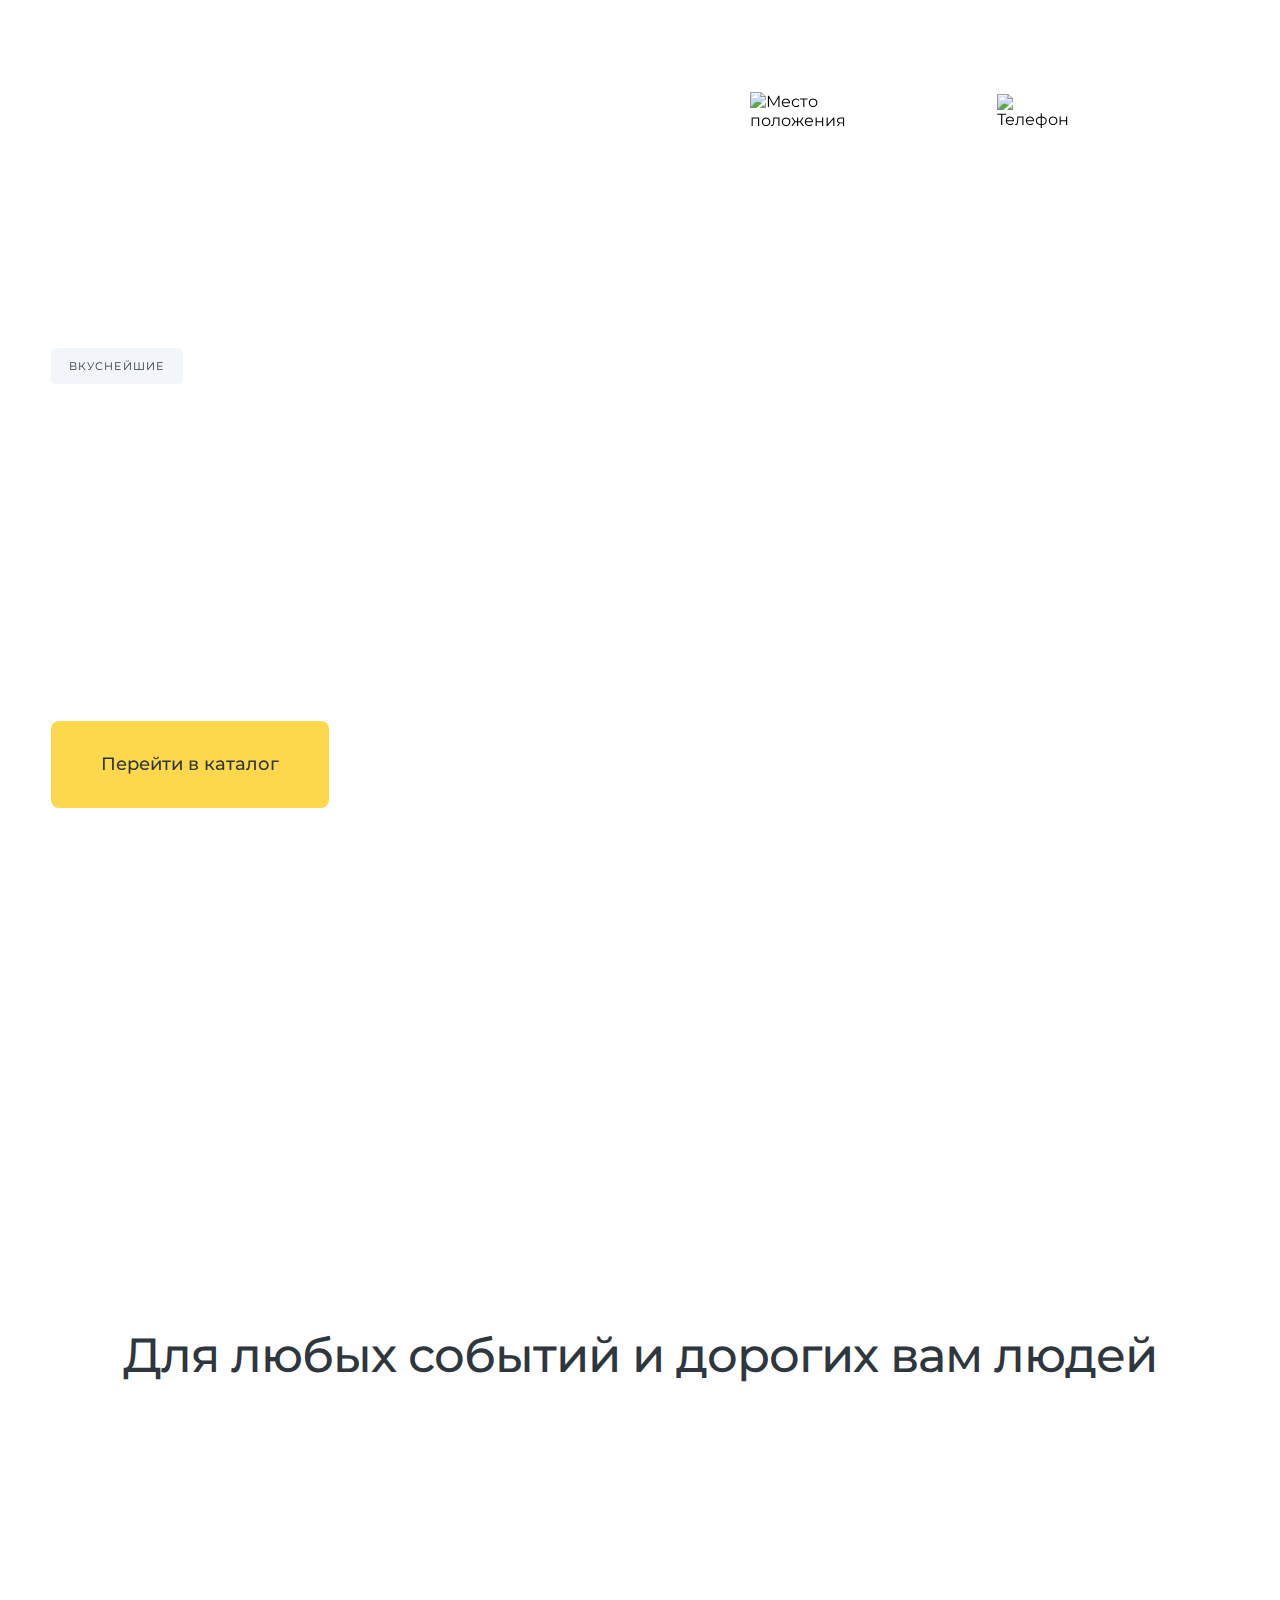
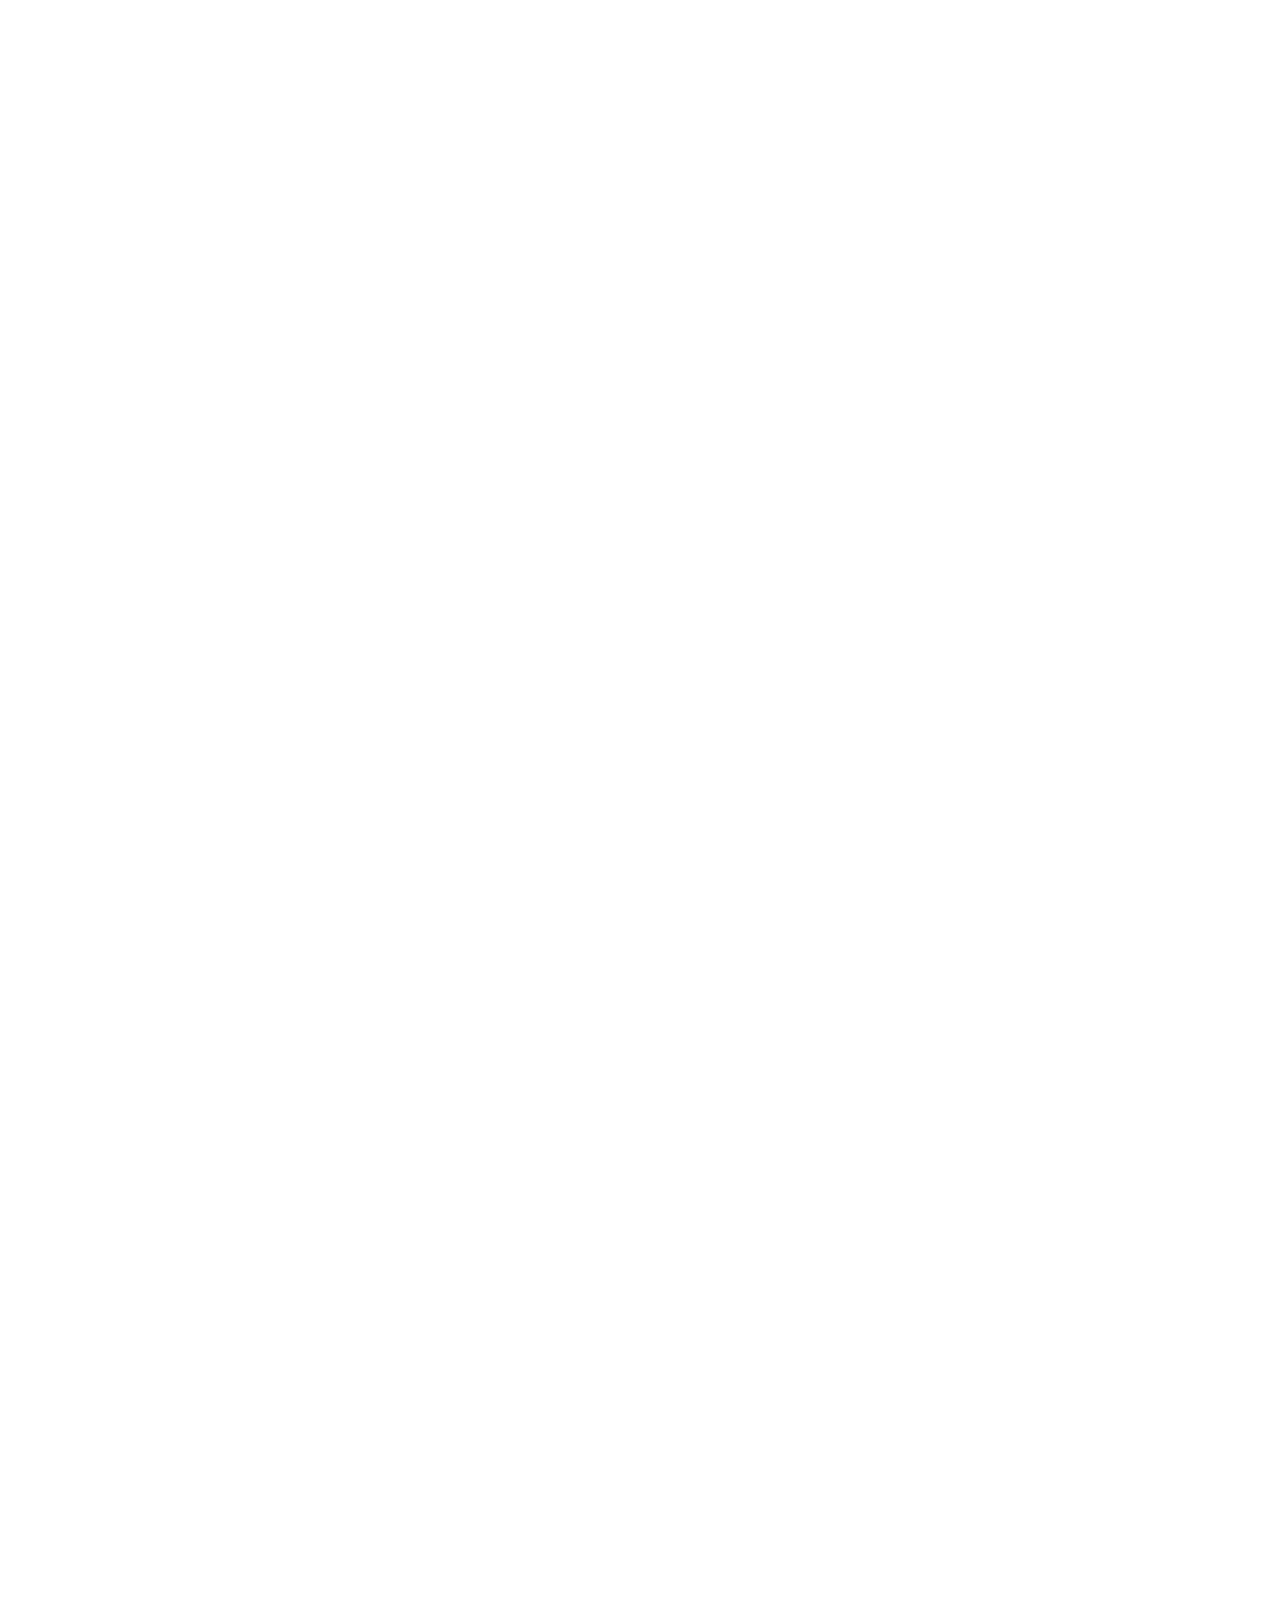
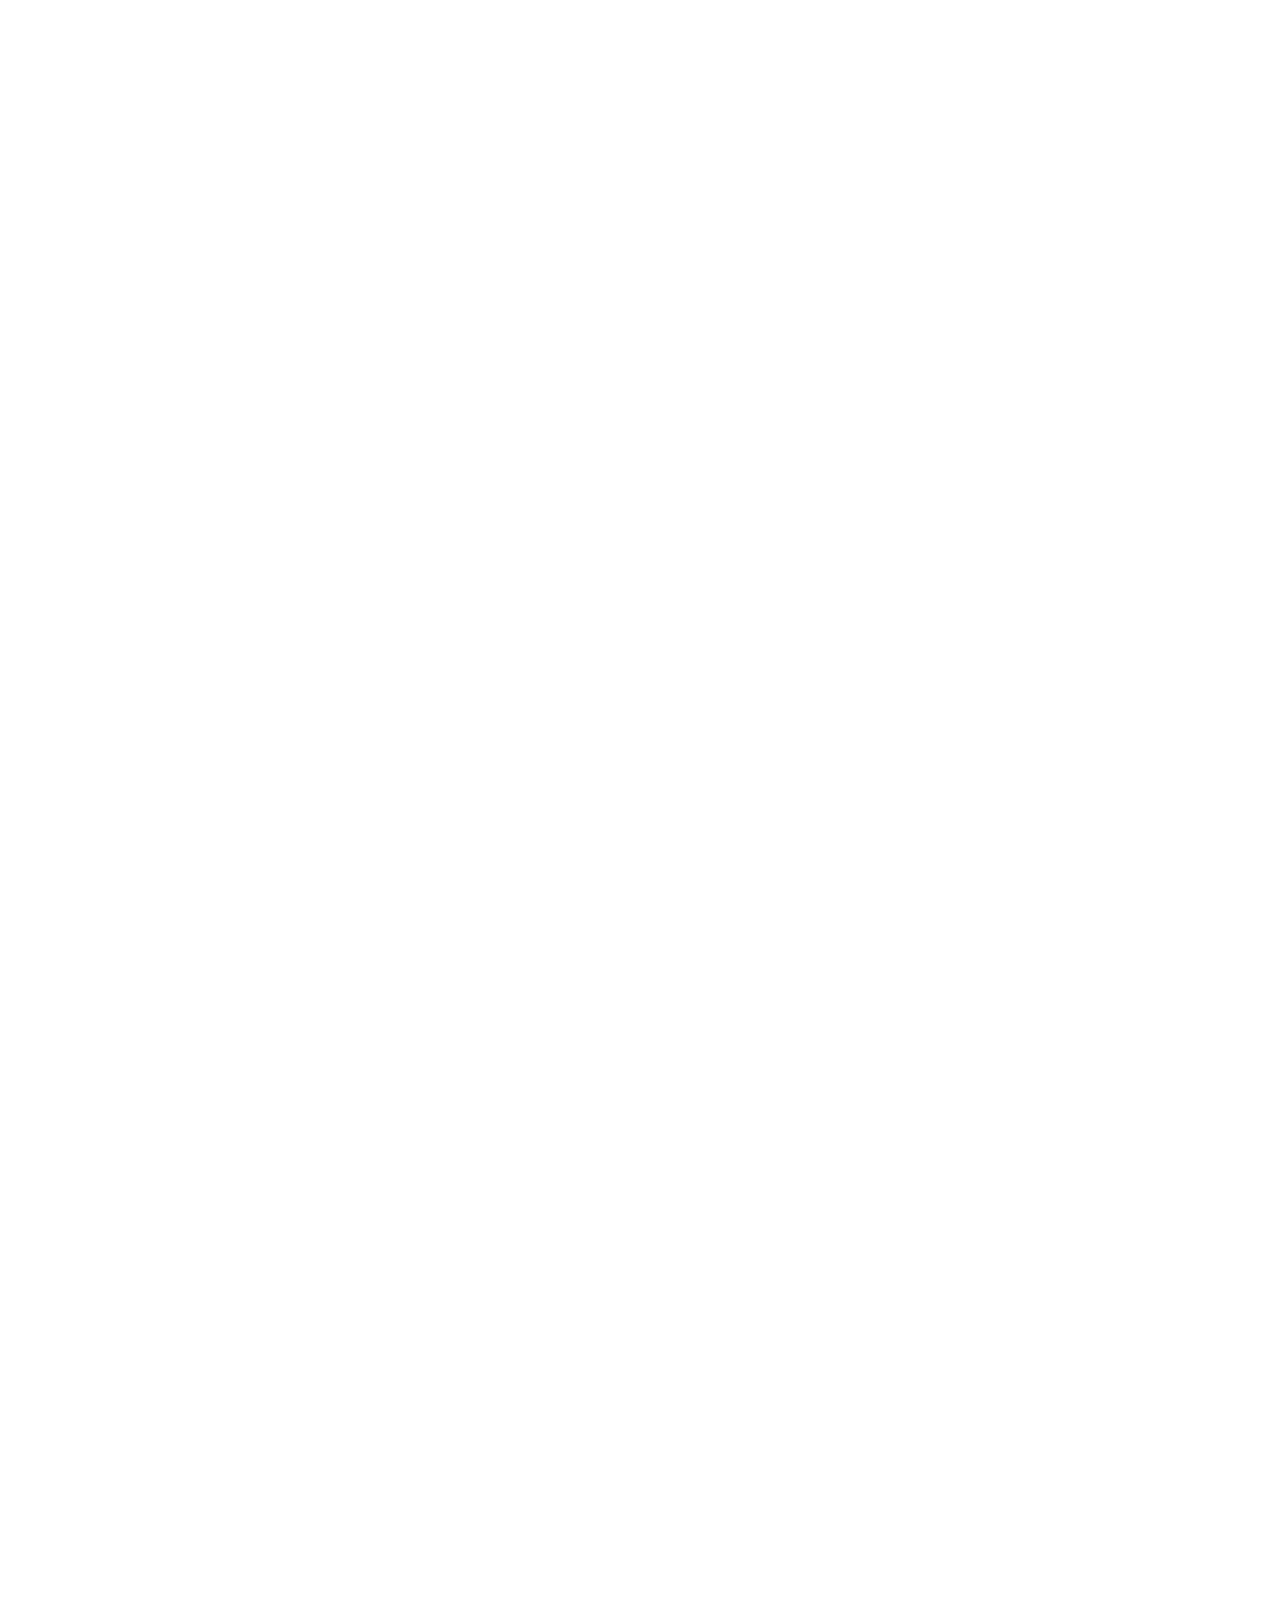
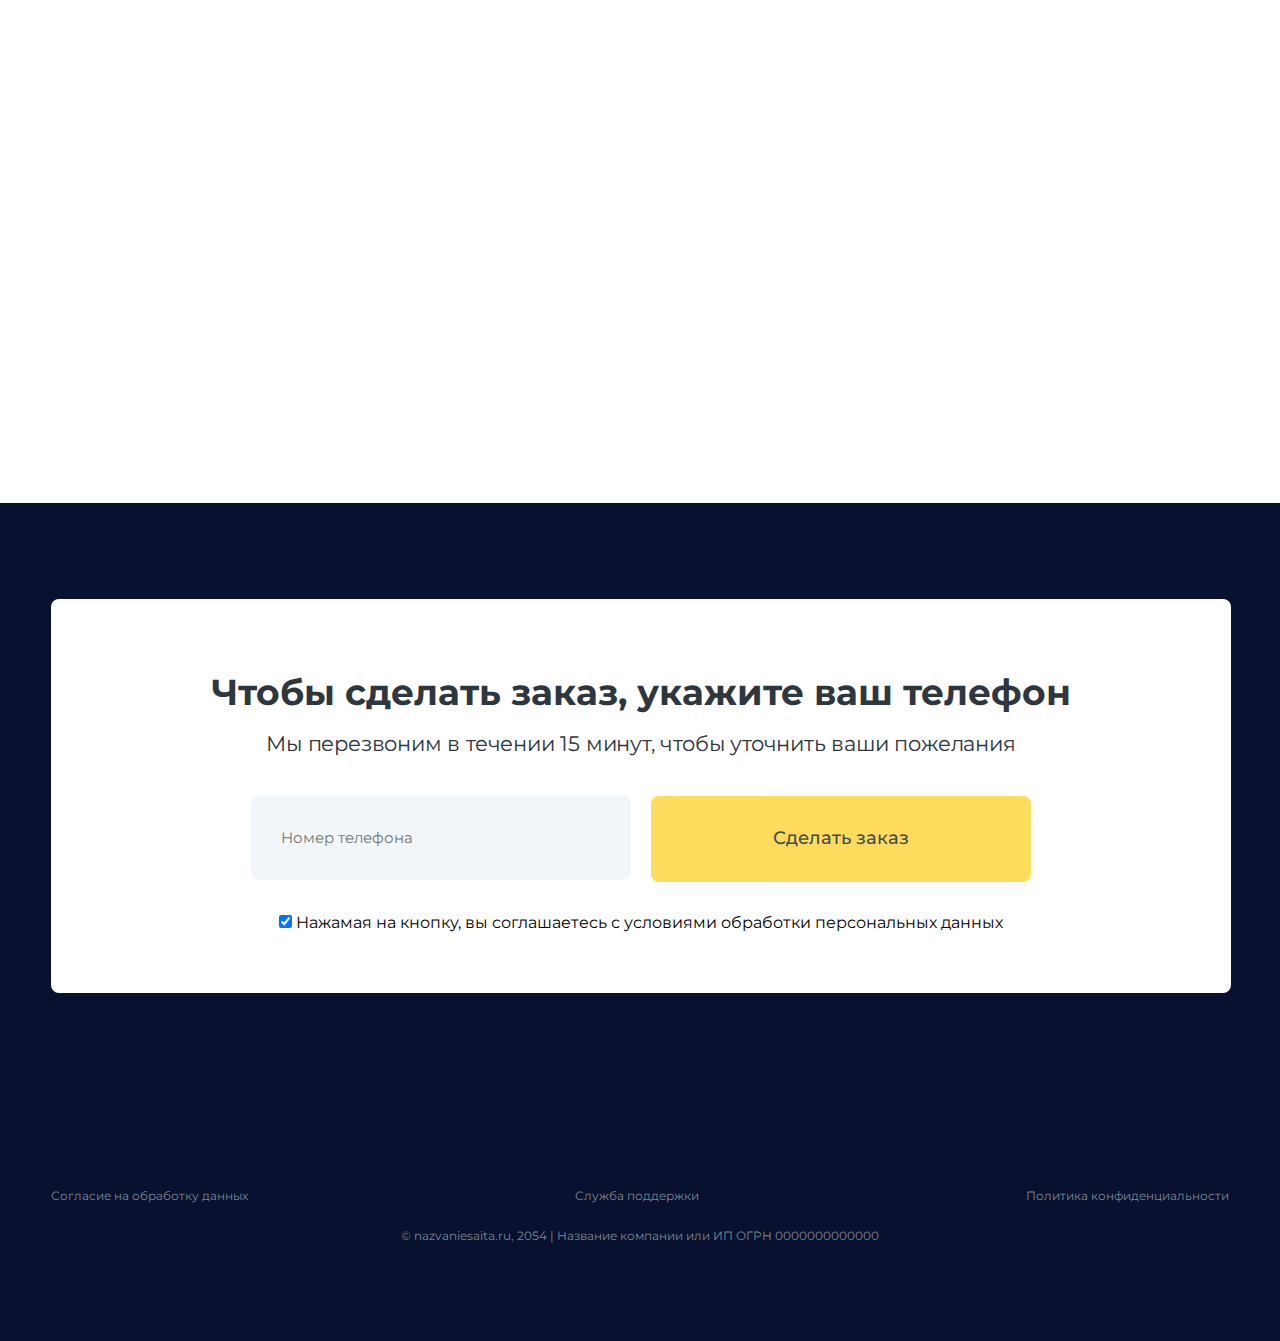
==== index.html @ bdddd2f7 "Add files via upload" ====
<!DOCTYPE html>
<html lang="en">
<head>
    <meta charset="UTF-8">
    <meta http-equiv="X-UA-Compatible" content="IE=edge">
    <meta name="viewport" content="width=device-width, initial-scale=1.0">
    <title>Сладкий сундук</title>
    <link rel="preconnect" href="https://fonts.googleapis.com">
    <link rel="preconnect" href="https://fonts.gstatic.com" crossorigin>
    <link href="https://fonts.googleapis.com/css2?family=Montserrat:wght@400;500;700&display=swap" rel="stylesheet">
    <!-- <link rel="stylesheet" href="/Sunduk/style.css"> -->
    <link href="https://unpkg.com/aos@2.3.1/dist/aos.css" rel="stylesheet">
    <script src="https://unpkg.com/aos@2.3.1/dist/aos.js"></script>
</head>
<body>
    <style>
        * {
    margin: 0;
    padding: 0;
    box-sizing: border-box;
    text-decoration: none;
    font-family: 'Montserrat', sans-serif;
    scroll-behavior: smooth;
}

.wrapper {
    overflow: hidden;
}

.container {
    width: 100%;
    max-width: 1210px;
    padding: 0 15px;
    margin: 0 auto;
}

.header {
    padding-top: 47px;
    padding-bottom: 465px;
    background-image: url(/Sunduk/img/bg.jpg);
    background-repeat: no-repeat;
    background-size: cover;
}

.header__row {
    display: flex;
    align-items: center;
    justify-content: space-between;
    /* border-bottom: 1px solid #7E868E; */
}

.header__logo {
    font-weight: 500;
    font-size: 21px;
    line-height: 143%;
    color: #FFFFFF;
    padding-right: 552px;
}

.header__address {
    display: flex;
    align-items: center;
}

.header__icon {
    padding-right: 14px;
}

.header__info p {
    font-weight: 400;
    font-size: 12px;
    line-height: 150%;
    color: #FFFFFF;
}

.header__phone {
    display: flex;
    align-items: center;
}

.header__namber p {
    font-weight: 700;
    font-size: 20px;
    line-height: 152%;
    color: #FFFFFF;
}

.header__info p {
    font-weight: 400;
    font-size: 12px;
    line-height: 150%;
    color: #FFFFFF;
}

.header__holder {
    padding-top: 188px;
}

.header__suptitle {
    padding-bottom: 24px;
}

.header__suptitle p {
    font-weight: 400;
    font-size: 11px;
    line-height: 150%;
    letter-spacing: 0.1em;
    text-transform: uppercase;
    color: #2E363E;
    padding: 10px 18px;
    background: #F2F6FA;
    border-radius: 5px;
    width: 132px;
}

.header__title {
    font-weight: 700;
    font-size: 48px;
    line-height: 60px;
    letter-spacing: -1px;
    color: #FFFFFF;
    margin-bottom: 24px;
}

.header__subtitle {
    font-weight: 400;
    font-size: 24px;
    line-height: 143%;
    color: #FFFFFF;
}

.header__button {
    display: flex;
    align-items: center;
    padding-top: 40px;
}

.header__btn {
    font-weight: 500;
    font-size: 18px;
    line-height: 152%;
    color: #2E363E;
    padding: 30px 50px;
    background: #FED84C;
    border-radius: 8px;
    transition: all .2s linear;
}

.header__btn:hover {
    background: #c9aa3c;
}

.header__text p {
    font-weight: 400;
    font-size: 15px;
    line-height: 160%;
    color: #FFFFFF;
    padding-left: 20px;
}

.catalog {
    padding-top: 20px;
    padding-bottom: 20px;
}

.catalog__holder {
    text-align: center;
}

.catalog__title {
    font-weight: 500;
    font-size: 48px;
    line-height: 60px;
    letter-spacing: -1px;
    color: #2E363E;
    padding-bottom: 80px;
}

.catalog__cards {
    display: flex;
    justify-content: space-between;
    padding-bottom: 20px;
}

.catalog__card {
    width: 380px;
    height: 582px;
    border: 1px solid #F2F6FA;
    border-radius: 0px 0px 10px 10px;
    transition: all .2s linear;
}

.catalog__card:hover {
    border: 1px solid #888888;
    border-radius: 0px 0px 10px 10px;
}

.catalog__img {
    padding-bottom: 50px;
    margin-left: -1px;
    margin-top: -8px;
}

.catalog__name {
    font-weight: 700;
    font-size: 24px;
    line-height: 143%;
    color: #2E363E;
    margin-bottom: 12px;
    padding-left: 44px;
}

.catalog__info {
    font-weight: 400;
    font-size: 16px;
    line-height: 150%;
    color: #2E363E;
    margin-bottom: 24px;
    width: 240px;
    padding-left: 44px;
}

.catalog__money {
    font-weight: 500;
    font-size: 24px;
    line-height: 150%;
    color: #434B53;
    padding-bottom: 14px;
    padding-left: 44px;
}


.catalog__button {
    text-align: center;
}

.catalog__button__padding {
    text-align: center;
    padding-top: 26px;
}

.catalog__btn {
    font-weight: 500;
    font-size: 18px;
    line-height: 152%;
    color: #2E363E;
    padding: 20px 40px;
    background: #FED84C;
    border-radius: 8px;
    cursor: pointer;
    border: none;
    transition: all .2s linear;
    width: 163px;
    height: 68px;
}

.catalog__btn:hover {
    background: #c9aa3c;
}



.myPhoto {
    background: #081130;
}

.myPhoto__row {
    display: flex;
    justify-content: space-between;
}

.myPhoto__left {
    padding-top: 30px;
}

.myPhoto__right {
    padding-top: 109px;
}

.myPhoto__suptitle {
    font-weight: 400;
    font-size: 11px;
    line-height: 150%;
    letter-spacing: 0.1em;
    text-transform: uppercase;
    color: #2E363E;
    padding: 10px 18px;
    background: #F2F6FA;
    border-radius: 5px;
    width: 227px;
}

.myPhoto__title {
    font-weight: 500;
    font-size: 48px;
    line-height: 60px;
    letter-spacing: -1px;
    color: #FFFFFF;
    padding-bottom: 24px;
    width: 481px;
    padding-top: 24px;
}

.myPhoto__subtitle {
    font-weight: 400;
    font-size: 21px;
    line-height: 143%;
    letter-spacing: -0.2px;
    color: #FFFFFF;
    width: 481px;
}

.myPhoto__button {
    padding:5px 10px;
    position:relative;
    color: #2E363E;
    background: #FED84C;
    border-radius: 8px;
    text-align:center;
    float:left;
    cursor:pointer;
    padding: 30px 50px;
    margin-top: 40px;
    font-weight: 500;
    transition: all .2s linear;
}

.myPhoto__button:hover {
    background: #c9aa3c;
}

.myPhoto__btn {
    position: absolute;
    z-index: 1000;
    opacity: 0;
    cursor: pointer;
    right: 0;
    top: 0;
    height: 100%;
    font-size: 24px;
    width: 100%;
}

.cook {
   padding-top: 96px;
   padding-bottom: 96px;
}

.cook__row {
    display: flex;
    justify-content: space-between;
}

.cook__suptitle {
    font-weight: 400;
    font-size: 11px;
    line-height: 150%;
    letter-spacing: 0.1em;
    text-transform: uppercase;
    color: #2E363E;
    padding: 10px 18px;
    width: 195px;
    height: 37px;
    background: #F2F6FA;
    border-radius: 5px;
}

.cook__title {
    font-weight: 500;
    font-size: 48px;
    line-height: 60px;
    letter-spacing: -1px;
    color: #2E363E;
    width: 580px;
    padding-top: 24px;
}

.cook__list {
    padding-top: 36px;
}

.cook__list li {
   color: #5D6AFB;
   margin-bottom: 30px;
}

.cook__list span {
    font-weight: 400;
    font-size: 18px;
    line-height: 150%;
    color: #2E363E;
}

.cook__button {
    padding-top: 50px;
}

.cook__btn {
    font-weight: 500;
    font-size: 18px;
    line-height: 152%;
    color: #2E363E;
    padding: 30px 50px;
    background: #FED84C;
    border-radius: 8px;
    cursor: pointer;
    border: none;
    transition: all .2s linear;
    width: 299px;
    height: 88px;
}

.cook__btn:hover {
    background: #c9aa3c;
}


.cook__text {
    position: relative;
    top: -281px;
    left: -67px;
}

.cook__name {
    font-weight: 500;
    font-size: 24px;
    line-height: 29px;
    letter-spacing: -0.3px;
    color: #FFFFFF;
    width: 260px;
    height: 60px;
    background: #2E363E;
    padding-top: 15px;
    padding-left: 10px;
    padding-right: 10px;
    border-radius: 50px;
    text-align: center;
}

.cook__chef {
    font-weight: 400;
    font-size: 18px;
    line-height: 22px;
    letter-spacing: 1px;
    text-transform: uppercase;
    color: #2E363E;
    width: 200px;
    height: 60px;
    background: #F2F6FA;
    padding-top: 15px;
    padding-left: 10px;
    padding-right: 10px;
    border-radius: 50px;
    text-align: center;
    margin-left: 30px;
}


.portfolio {
    padding: 100px 0;
}

.portfolio__holder {
    text-align: center;
}

.portfolio__title {
    font-weight: 500;
    font-size: 48px;
    line-height: 60px;
    letter-spacing: -1px;
    color: #2E363E;
    margin-bottom: 14px;
}

.portfolio__subtitle {
    font-weight: 400;
    font-size: 24px;
    line-height: 143%;
    color: #2E363E;
    padding-bottom: 80px;
}   

.portfolio__row {
    display: flex;
    justify-content: space-between;
}

.portfolio__images {
    margin-right: 9px;
}

.portfolio__img {
    margin-bottom: 9px;
}

.feedback {
   padding: 80px 0;
   background: #081130;
}

.feedback__holder {
    text-align: center;
    width: 1180px;
    height: 394px;
    background: #FFFFFF;
    border-radius: 8px;
    padding: 70px 0;
}

.feedback__title {
    font-weight: 700;
    font-size: 36px;
    line-height: 133%;
    color: #2E363E;
    margin-bottom: 12px;
}

.feedback__subtitle {
    font-weight: 400;
    font-size: 21px;
    line-height: 143%;
    text-align: center;
    letter-spacing: -0.2px;
    color: #2E363E;
    padding-bottom: 36px;
}

.feedback__input {
    display: flex;
    padding-left: 200px;
}

.feedback__input__tel {
    width: 380px;
    height: 85px;
    background: #F2F6FA;
    border-radius: 8px;
    font-family: 'Montserrat';
    font-weight: 400;
    font-size: 15px;
    line-height: 160%;
    color: #7E868E;
    padding-left: 30px;
    border: none;
    transition: all .3s linear;
}

.feedback__input__tel:focus {
    box-shadow: 0px 0px 10px 10px #cacaca;
}

input {
    outline: none;
}

.feedback__btn {
    width: 380px;
    height: 86px;
    background: #FED84C;
    border-radius: 8px;
    border: none;
    font-weight: 500;
    font-size: 18px;
    line-height: 152%;
    color: #2E363E;
    transition: all .2s linear;
    cursor: pointer;
}

.feedback__button {
    padding-left: 20px;
    margin-top: -7px;
}

.feedback__btn:hover {
    background: #c9aa3c;
}

.feedback__checkbox input {
    margin-top: 25px;
}

.footer {
    background: #081130;
    padding: 80px 0;
}

.footer__row {
    display: flex;
    justify-content: space-between;
}

.footer__text {
    padding-bottom: 22px;
}

.footer__text a {
    font-weight: 400;
    font-size: 12px;
    line-height: 150%;
    color: #7E868E;
}

.footer__copy {
    text-align: center;
    font-weight: 400;
    font-size: 12px;
    line-height: 150%;
    color: #7E868E;
}



input[type=text], input[type=password] {
    width: 100%;
    padding: 15px;
    margin: 5px 0 22px 0;
    display: inline-block;
    border: none;
    background: #f1f1f1;
}

/* Add a background color when the inputs get focus */
input[type=text]:focus, input[type=password]:focus {
    background-color: #ddd;
    outline: none;
}

/* Set a style for all buttons */
button {
    background-color: #4CAF50;
    color: white;
    padding: 14px 20px;
    margin: 8px 0;
    border: none;
    cursor: pointer;
    width: 100%;
    opacity: 0.9;
}

button:hover {
    opacity:1;
}

/* Extra styles for the cancel button */
.cancelbtn {
    padding: 14px 20px;
    background-color: #f44336;
}

/* Float cancel and signup buttons and add an equal width */
.cancelbtn, .signupbtn {
  float: left;
  width: 50%;
}

/* Add padding to container elements */
.container {
    padding: 16px;
}

/* The Modal (background) */
.modal {
    display: none; /* Hidden by default */
    position: fixed; /* Stay in place */
    z-index: 1; /* Sit on top */
    left: 0;
    top: 0;
    width: 100%; /* Full width */
    height: 100%; /* Full height */
    overflow: auto; /* Enable scroll if needed */
    background-color: #474e5d;
    padding-top: 50px;
}

/* Modal Content/Box */
.modal-content {
    background-color: #fefefe;
    margin: 5% auto 15% auto; /* 5% from the top, 15% from the bottom and centered */
    border: 1px solid #888;
    width: 80%; /* Could be more or less, depending on screen size */
}

/* Style the horizontal ruler */
hr {
    border: 1px solid #f1f1f1;
    margin-bottom: 25px;
}
 
/* The Close Button (x) */
.close {
    position: absolute;
    right: 35px;
    top: 15px;
    font-size: 40px;
    font-weight: bold;
    color: #f1f1f1;
}

.close:hover,
.close:focus {
    color: #f44336;
    cursor: pointer;
}

/* Clear floats */
.clearfix::after {
    content: "";
    clear: both;
    display: table;
}

/* Change styles for cancel button and signup button on extra small screens */
@media screen and (max-width: 300px) {
    .cancelbtn, .signupbtn {
       width: 100%;
    }
}

textarea {
    resize: none;
    background: #f1f1f1;
    padding-top: 15px;
    padding-left: 15px;
    padding-right: 15px;
    font-size: 15px;
    border: none;
    outline: none;
}

textarea:hover {
    background: #d6d6d6;
}
    </style>
    <div class="wrapper">
        <header class="header" data-aos="fade-left">
            <div class="container">
                <div class="header__row">
                    <div class="header__logo">
                        Сладкий сундук
                    </div>
                    <div class="header__address">
                        <div class="header__icon">
                            <img src="/Sunduk/icon/location.svg" alt="Место положения">
                        </div>
                        <div class="header__info">
                            <p>г. Санкт Петербург, <br>
                                ул. Куйбышева 31</p>
                        </div>
                    </div>
                    <div class="header__phone">
                        <div class="header__icon">
                            <img src="/Sunduk/icon/phone.svg" alt="Телефон">
                        </div>
                        <div class="header__namber">
                           <a href="tel:8 (812) 844-95-49"><p>8 (812) 844-95-49</p></a>
                            <div class="header__info">
                                <p>Ежедневно с 9:00 до 20:00</p>
                            </div>
                        </div>
                    </div>
                </div>
                <div class="header__holder">
                    <div class="header__suptitle">
                        <p>вкуснейшие</p>
                    </div>
                    <div class="header__title">
                        Пирожные и капкейки <br>
                        от 150 ₽/шт. с доставкой <br>
                        по Санкт Петербургу
                    </div>
                    <div class="header__subtitle">
                        <p>Приготовим за 3 часа в день заказа. <br>
                            Доставка на авто в холодильнике.</p>
                    </div>
                    <div class="header__button">
                        <a href="#id02" class="header__btn">Перейти в каталог</a>
                        <div class="header__text">
                            <p>9 различных <br>
                                видов на выбор</p>
                        </div>
                    </div>
                </div>
            </div>
        </header>

        <main>
            <section id="id02" class="catalog">
                <div class="container">
                    <div class="catalog__holder">
                        <div class="catalog__title">
                            Для любых событий и дорогих вам людей 
                        </div>
                    </div>
                    <div class="catalog__cards" data-aos="fade-down">
                        <div class="catalog__card">
                            <div class="catalog__img">
                                <img src="/Sunduk/img/catalog1.png" alt="Кремовый замок">
                            </div>
                            <div class="catalog__name">
                                <p>Кремовый замок</p>
                            </div>
                            <div class="catalog__info">
                                <p>Нежный крем любого цвета на выбор, вафельная основа</p>
                            </div>
                            <div class="catalog__money">
                                150 ₽/шт. 
                            </div>
                            <div class="catalog__button">
                                <button class="catalog__btn">Заказать</button>
                            </div>
                        </div>
                        <div class="catalog__card">
                            <div class="catalog__img">
                                <img src="/Sunduk/img/catalog2.png" alt="Малиновый рай">
                            </div>
                            <div class="catalog__name">
                                <p>Малиновый рай</p>
                            </div>
                            <div class="catalog__info">
                                <p>Воздушный крем, темная основа и ягода малины</p>
                            </div>
                            <div class="catalog__money">
                                150 ₽/шт. 
                            </div>
                            <div class="catalog__button">
                                <button class="catalog__btn">Заказать</button>
                            </div>
                        </div>
                        <div class="catalog__card">
                            <div class="catalog__img">
                                <img src="/Sunduk/img/catalog3.png" alt="Малиновый рай">
                            </div>
                            <div class="catalog__name">
                                <p>Фейерверк</p>
                            </div>
                            <div class="catalog__info">
                                <p>Разноцветные крем, с бисквитной основой</p>
                            </div>
                            <div class="catalog__money">
                                  150 ₽/шт.
                            </div>
                            <div class="catalog__button__padding">
                                <button class="catalog__btn">Заказать</button>
                            </div>
                        </div>
                    </div>
                    <div class="catalog__cards" data-aos="fade-up">
                        <div class="catalog__card">
                            <div class="catalog__img">
                                <img src="/Sunduk/img/catalog4.png" alt="Кремовый замок">
                            </div>
                            <div class="catalog__name">
                                <p>Шоколадный мир</p>
                            </div>
                            <div class="catalog__info">
                                <p>Ореховая стружка, нежный крем и шоколадная основа</p>
                            </div>
                            <div class="catalog__money">
                                150 ₽/шт. 
                            </div>
                            <div class="catalog__button">
                                <button class="catalog__btn">Заказать</button>
                            </div>
                        </div>
                        <div class="catalog__card">
                            <div class="catalog__img">
                                <img src="/Sunduk/img/catalog5.png" alt="Малиновый рай">
                            </div>
                            <div class="catalog__name">
                                <p>Слезы дракона</p>
                            </div>
                            <div class="catalog__info">
                                <p>Нежный крем любого цвета на выбор, вафельная основа</p>
                            </div>
                            <div class="catalog__money">
                                150 ₽/шт. 
                            </div>
                            <div class="catalog__button">
                                <button class="catalog__btn">Заказать</button>
                            </div>
                        </div>
                        <div class="catalog__card">
                            <div class="catalog__img">
                                <img src="/Sunduk/img/catalog6.png" alt="Малиновый рай">
                            </div>
                            <div class="catalog__name">
                                <p>Летняя фантазия</p>
                            </div>
                            <div class="catalog__info">
                                <p>Украшения в форме сердец, для любимого человека</p>
                            </div>
                            <div class="catalog__money">
                                150 ₽/шт. 
                            </div>
                            <div class="catalog__button">
                                <button class="catalog__btn">Заказать</button>
                            </div>
                        </div>
                    </div>
                    <div class="catalog__cards" data-aos="fade-right">
                        <div class="catalog__card">
                            <div class="catalog__img">
                                <img src="/Sunduk/img/catalog7.png" alt="Кремовый замок">
                            </div>
                            <div class="catalog__name">
                                <p>Мыс безумия</p>
                            </div>
                            <div class="catalog__info">
                                <p>Разноцветная основа, стружка и нежный крем</p>
                            </div>
                            <div class="catalog__money">
                                150 ₽/шт. 
                            </div>
                            <div class="catalog__button">
                                <button class="catalog__btn">Заказать</button>
                            </div>
                        </div>
                        <div class="catalog__card">
                            <div class="catalog__img">
                                <img src="/Sunduk/img/catalog8.png" alt="Малиновый рай">
                            </div>
                            <div class="catalog__name">
                                <p>Облачная сказка</p>
                            </div>
                            <div class="catalog__info">
                                <p>Светлая основа, нежный крем со стружкой сверху</p>
                            </div>
                            <div class="catalog__money">
                                150 ₽/шт. 
                            </div>
                            <div class="catalog__button">
                                <button class="catalog__btn">Заказать</button>
                            </div>
                        </div>
                        <div class="catalog__card">
                            <div class="catalog__img">
                                <img src="/Sunduk/img/catalog9.png" alt="Малиновый рай">
                            </div>
                            <div class="catalog__name">
                                <p>Темный рыцарь</p>
                            </div>
                            <div class="catalog__info">
                                <p>Тёмная основа, нежный крем и вкусные шарики</p>
                            </div>
                            <div class="catalog__money">
                                150 ₽/шт. 
                            </div>
                            <div class="catalog__button">
                                <button class="catalog__btn">Заказать</button>
                            </div>
                        </div>
                    </div>
                </div>
            </section>

            <section class="myPhoto" data-aos="flip-left">
                <div class="myPhoto__row">
                        <div class="myPhoto__left">
                            <img src="/Sunduk/img/phone1.png" alt="Загрузить свою фотографию">
                        </div>
                    <div class="container">
                        <div class="myPhoto__right">
                            <div class="myPhoto__suptitle">
                                Не нашли то что нужно?
                            </div>
                            <div class="myPhoto__title">
                                Приготовим заказ любой сложности по фото или эскизу
                            </div>
                            <div class="myPhoto__subtitle">
                                Загрузите фотографию или эскиз капкейков и мы рассчитаем стоимость за 30 минут
                            </div>
                            <div class="myPhoto__button">
                                <form enctype="multipart/form-data" method="post">
                                    Загрузить фотографию
                                    <p><input class="myPhoto__btn" type="file" name="photo" multiple accept="image/*,image/jpeg">
                                </form>
                            </div>
                        </div>
                    </div>
                </div>
            </section>

            <section class="cook" data-aos="flip-right">
                <div class="container">
                    <div class="cook__row">
                        <div class="cook__left">
                            <div class="cook__suptitle">
                                Кто будет готовить?
                            </div>
                            <div class="cook__title">
                                Лично приготовлю и всё красиво упакую для вашего события
                            </div>
                            <ul class="cook__list">
                                <li><span>Проконсультирую по выбору капкейков <br>
                                    и придумаю нестандартную идею</span></li>
                                <li><span>Приготовлю капкейки для вашего события, <br>
                                    которые обязательно всем понравятся</span></li>
                                <li><span>Аккуратно и красиво всё упакую, если <br>
                                    вы хотите сделать приятный подарок</span></li>
                            </ul>
                            <div class="cook__button">
                                <!-- <button class="cook__btn">Задать вопрос Юлии</button> -->
                            </div>
                            <button class="cook__btn" onclick="document.getElementById('id01').style.display='block'" style="width:auto;">Задать вопрос Юлии</button>

                            <div id="id01" class="modal">
                            <span onclick="document.getElementById('id01').style.display='none'" class="close" title="Close Modal">×</span>
                            <form class="modal-content" action="#">
                                <div class="container">
                                <h1>Задать вопрос</h1>
                                <br>
                                <hr>
                                <label for="email"><b>Введите свой Email</b></label>
                                <input type="text" placeholder="Email" name="email" required>


                                <textarea name="text" id="text" cols="30" rows="10" placeholder="Введите свое сообщение"></textarea>
                                
                                <label>
                                    <input type="checkbox" checked="checked" name="remember" style="margin-bottom:15px"> Я согласен на обработку данных
                                </label>


                                <div class="clearfix">
                                    <button type="button" onclick="document.getElementById('id01').style.display='none'" class="cancelbtn">Отмена</button>
                                    <button type="submit" class="signupbtn">Отправить</button>
                                </div>
                                </div>
                            </form>
                            </div>

                            <script>
                            // Get the modal
                            var modal = document.getElementById('id01');

                            // When the user clicks anywhere outside of the modal, close it
                            window.onclick = function(event) {
                                if (event.target == modal) {
                                    modal.style.display = "none";
                                }
                            }
                            </script>
                        </div>
                        <div class="cook__right">
                            <div class="cook__img">
                                <img src="/Sunduk/img/woman.png" alt="Ваш повар кондитер">
                            </div>
                            <div class="cook__text">
                                <div class="cook__name">
                                    Юлия Кондратьева
                                </div>
                                <div class="cook__chef">
                                    ваш кондитер
                                </div>
                            </div>
                        </div>
                    </div>
                </div>
            </section>

            <section class="portfolio" data-aos="flip-left"
            data-aos-easing="ease-out-cubic"
            data-aos-duration="2000">
                <div class="container">
                    <div class="portfolio__holder">
                        <div class="portfolio__title">
                            Сделали более 3.000 заказов за 2 года
                        </div>
                        <div class="portfolio__subtitle">
                            Посмотрите фото реальных заказов из нашего instagram
                        </div>
                    </div>
                </div>
                <div class="portfolio__row">
                    <div class="portfolio__images">
                        <div class="portfolio__img"><img src="/Sunduk/img/portfolio1.png" alt="Наши работы"></div>
                        <div class="portfolio__img"><img src="/Sunduk/img/portfolio2.png" alt="Наши работы"></div>
                        <div class="portfolio__img"><img src="/Sunduk/img/portfolio3.png" alt="Наши работы"></div>
                    </div>
                    <div class="portfolio__images">
                        <div class="portfolio__img"><img src="/Sunduk/img/portfolio4.png" alt="Наши работы"></div>
                        <div class="portfolio__img"><img src="/Sunduk/img/portfolio5.png" alt="Наши работы"></div>
                        <div class="portfolio__img"><img src="/Sunduk/img/portfolio6.png" alt="Наши работы"></div>
                    </div>
                    <div class="portfolio__images">
                        <div class="portfolio__img"><img src="/Sunduk/img/portfolio7.png" alt="Наши работы"></div>
                        <div class="portfolio__img"><img src="/Sunduk/img/portfolio8.png" alt="Наши работы"></div>
                        <div class="portfolio__img"><img src="/Sunduk/img/portfolio9.png" alt="Наши работы"></div>
                    </div>
                </div>
            </section>

            <section class="feedback">
                <div class="container">
                    <div class="feedback__holder">
                        <div class="feedback__title">
                            Чтобы сделать заказ, укажите ваш телефон
                        </div>
                        <div class="feedback__subtitle">
                            Мы перезвоним в течении 15 минут, чтобы уточнить ваши пожелания
                        </div>
                        <div class="feedback__input">
                            <form action="#">
                                <input class="feedback__input__tel" type="tel" id="phone" name="phone" pattern="[0-9]{3}-[0-9]{3}-[0-9]{4}" required placeholder="Номер телефона">
                            </form>
                            <div class="feedback__button">
                                <button class="feedback__btn">Сделать заказ</button>
                            </div>
                        </div>
                        <label class="feedback__checkbox">
                            <input type="checkbox" checked="checked" name="remember" style="margin-bottom:15px"> Нажамая на кнопку, вы соглашаетесь с условиями обработки персональных данных
                          </label>
                    </div>
                </div>
            </section>
        </main>

        <footer class="footer">
            <div class="container">
                <div class="footer__row">
                    <div class="footer__text">
                       <a href="#">Согласие на обработку данных</a>
                    </div>
                    <div class="footer__text">
                        <a href="#">Служба поддержки</a>
                    </div>
                    <div class="footer__text">
                        <a href="#">Политика конфиденциальности</a>
                    </div>
                </div>
                <div class="footer__copy">
                    © nazvaniesaita.ru, 2054 | Название компании или ИП ОГРН 0000000000000
                </div>
            </div>
        </footer>
    </div>

    <script>
        AOS.init();
      </script>
</body>
</html>
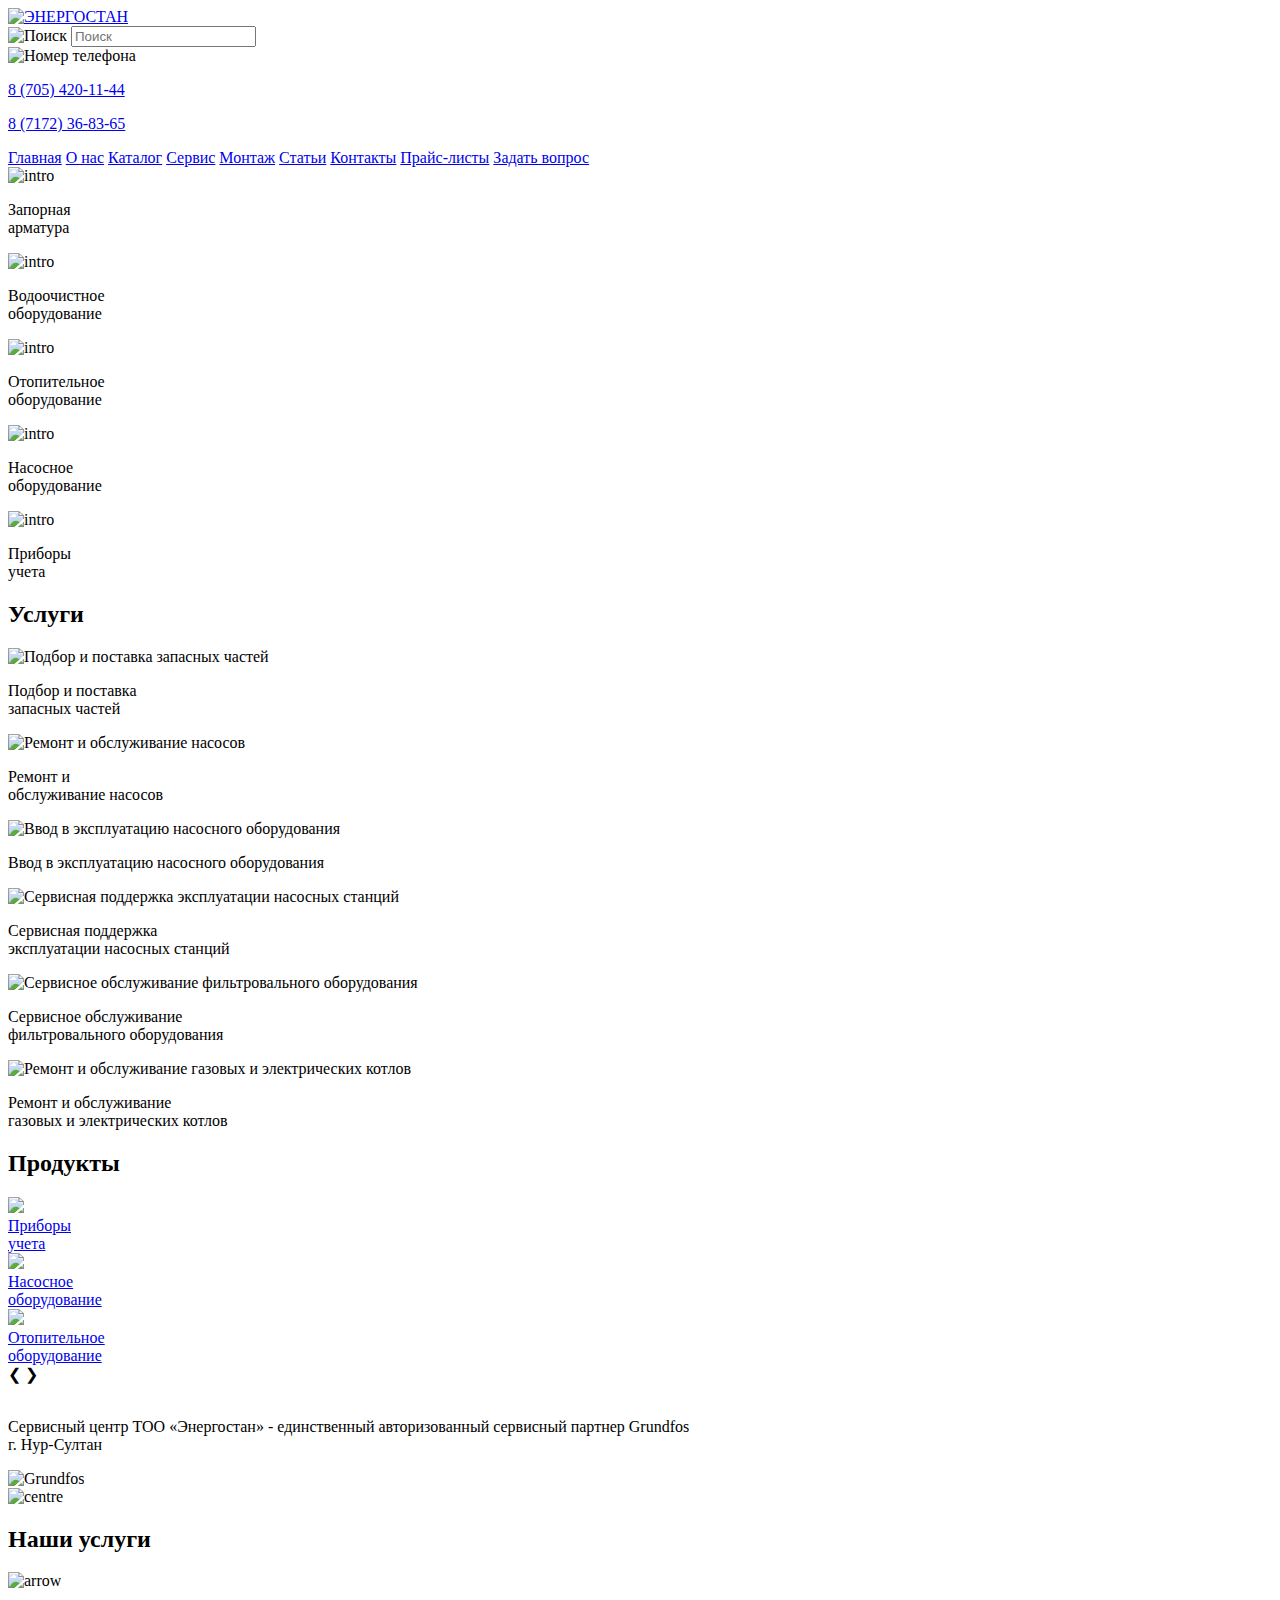
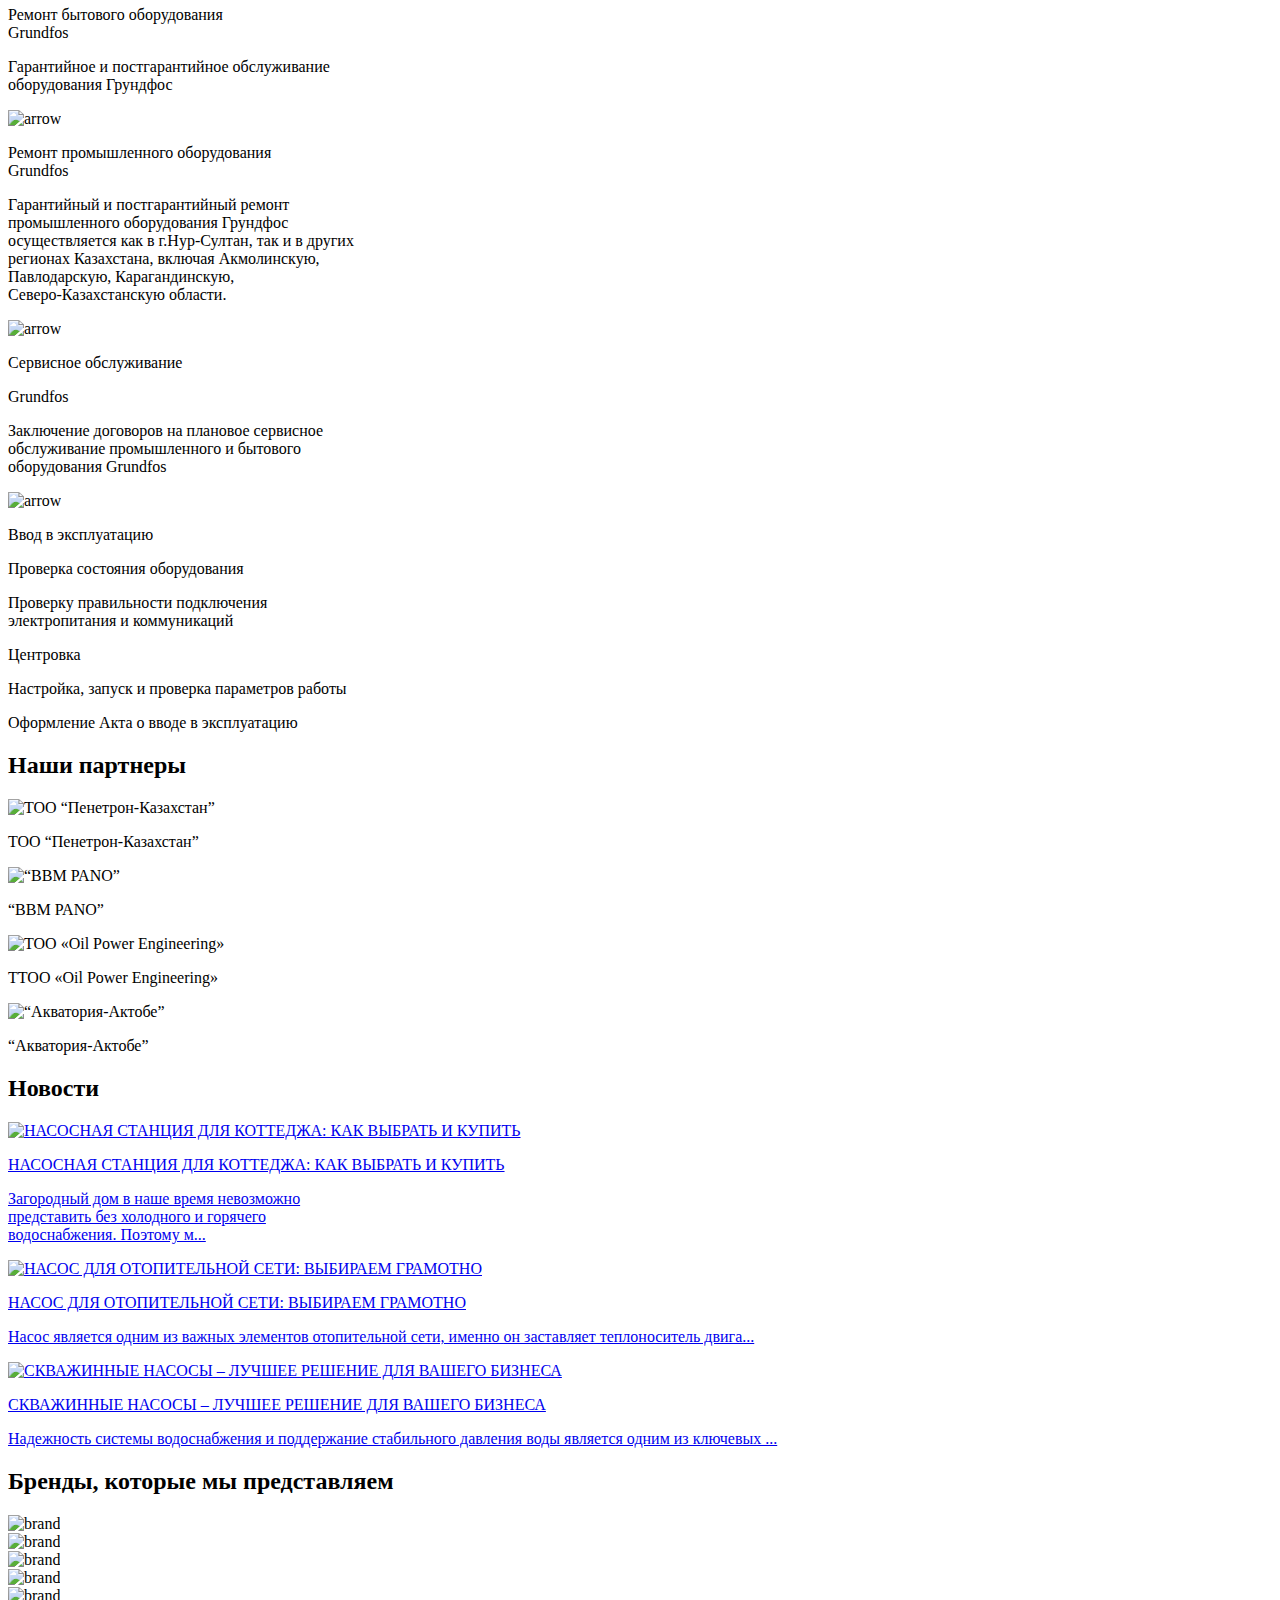
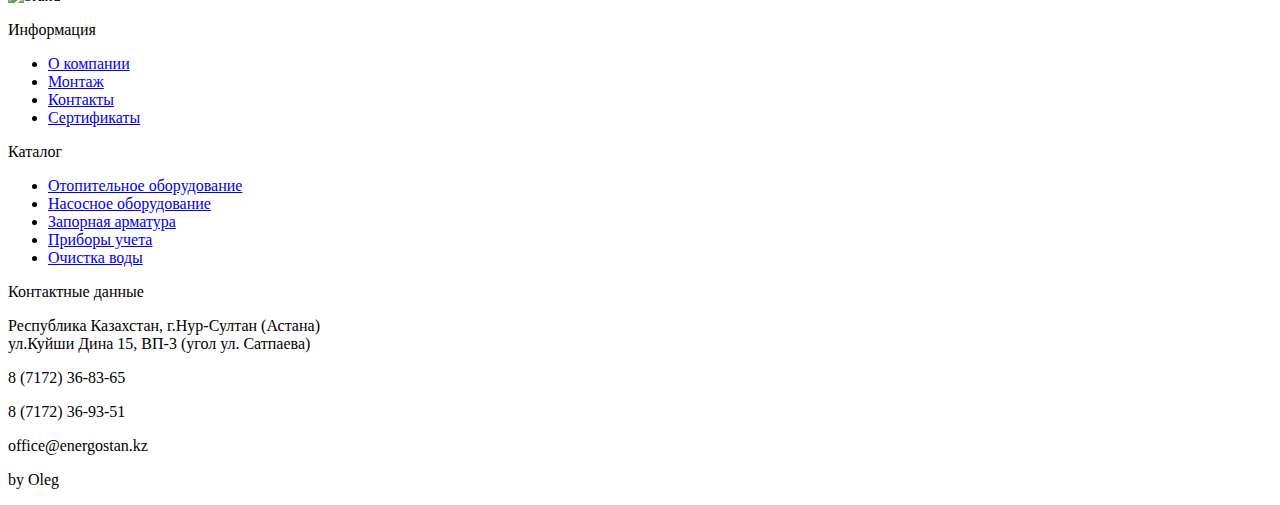
==== commit c91528cf: "Add files via upload" ====
--- a/index.html
+++ b/index.html
@@ -1,1117 +1,494 @@
 <!DOCTYPE html>
-<html lang="en">
+<html lang="ru">
 <head>
     <meta charset="UTF-8">
     <meta http-equiv="X-UA-Compatible" content="IE=edge">
     <meta name="viewport" content="width=device-width, initial-scale=1.0">
-    <title>Сладкий сундук</title>
+    <title>ЭНЕРГОСТАН</title>
     <link rel="preconnect" href="https://fonts.googleapis.com">
     <link rel="preconnect" href="https://fonts.gstatic.com" crossorigin>
-    <link href="https://fonts.googleapis.com/css2?family=Montserrat:wght@400;500;700&display=swap" rel="stylesheet">
-    <!-- <link rel="stylesheet" href="/Sunduk/style.css"> -->
-    <link href="https://unpkg.com/aos@2.3.1/dist/aos.css" rel="stylesheet">
-    <script src="https://unpkg.com/aos@2.3.1/dist/aos.js"></script>
+    <link href="https://fonts.googleapis.com/css2?family=Montserrat:wght@300;400;500;600&display=swap" rel="stylesheet">
+    <link rel="stylesheet" href="/Энергостан/css/style.css">
 </head>
 <body>
-    <style>
-        * {
-    margin: 0;
-    padding: 0;
-    box-sizing: border-box;
-    text-decoration: none;
-    font-family: 'Montserrat', sans-serif;
-    scroll-behavior: smooth;
-}
-
-.wrapper {
-    overflow: hidden;
-}
-
-.container {
-    width: 100%;
-    max-width: 1210px;
-    padding: 0 15px;
-    margin: 0 auto;
-}
-
-.header {
-    padding-top: 47px;
-    padding-bottom: 465px;
-    background-image: url(/Sunduk/img/bg.jpg);
-    background-repeat: no-repeat;
-    background-size: cover;
-}
-
-.header__row {
-    display: flex;
-    align-items: center;
-    justify-content: space-between;
-    /* border-bottom: 1px solid #7E868E; */
-}
-
-.header__logo {
-    font-weight: 500;
-    font-size: 21px;
-    line-height: 143%;
-    color: #FFFFFF;
-    padding-right: 552px;
-}
-
-.header__address {
-    display: flex;
-    align-items: center;
-}
-
-.header__icon {
-    padding-right: 14px;
-}
-
-.header__info p {
-    font-weight: 400;
-    font-size: 12px;
-    line-height: 150%;
-    color: #FFFFFF;
-}
-
-.header__phone {
-    display: flex;
-    align-items: center;
-}
-
-.header__namber p {
-    font-weight: 700;
-    font-size: 20px;
-    line-height: 152%;
-    color: #FFFFFF;
-}
-
-.header__info p {
-    font-weight: 400;
-    font-size: 12px;
-    line-height: 150%;
-    color: #FFFFFF;
-}
-
-.header__holder {
-    padding-top: 188px;
-}
-
-.header__suptitle {
-    padding-bottom: 24px;
-}
-
-.header__suptitle p {
-    font-weight: 400;
-    font-size: 11px;
-    line-height: 150%;
-    letter-spacing: 0.1em;
-    text-transform: uppercase;
-    color: #2E363E;
-    padding: 10px 18px;
-    background: #F2F6FA;
-    border-radius: 5px;
-    width: 132px;
-}
-
-.header__title {
-    font-weight: 700;
-    font-size: 48px;
-    line-height: 60px;
-    letter-spacing: -1px;
-    color: #FFFFFF;
-    margin-bottom: 24px;
-}
-
-.header__subtitle {
-    font-weight: 400;
-    font-size: 24px;
-    line-height: 143%;
-    color: #FFFFFF;
-}
-
-.header__button {
-    display: flex;
-    align-items: center;
-    padding-top: 40px;
-}
-
-.header__btn {
-    font-weight: 500;
-    font-size: 18px;
-    line-height: 152%;
-    color: #2E363E;
-    padding: 30px 50px;
-    background: #FED84C;
-    border-radius: 8px;
-    transition: all .2s linear;
-}
-
-.header__btn:hover {
-    background: #c9aa3c;
-}
-
-.header__text p {
-    font-weight: 400;
-    font-size: 15px;
-    line-height: 160%;
-    color: #FFFFFF;
-    padding-left: 20px;
-}
-
-.catalog {
-    padding-top: 20px;
-    padding-bottom: 20px;
-}
-
-.catalog__holder {
-    text-align: center;
-}
-
-.catalog__title {
-    font-weight: 500;
-    font-size: 48px;
-    line-height: 60px;
-    letter-spacing: -1px;
-    color: #2E363E;
-    padding-bottom: 80px;
-}
-
-.catalog__cards {
-    display: flex;
-    justify-content: space-between;
-    padding-bottom: 20px;
-}
-
-.catalog__card {
-    width: 380px;
-    height: 582px;
-    border: 1px solid #F2F6FA;
-    border-radius: 0px 0px 10px 10px;
-    transition: all .2s linear;
-}
-
-.catalog__card:hover {
-    border: 1px solid #888888;
-    border-radius: 0px 0px 10px 10px;
-}
-
-.catalog__img {
-    padding-bottom: 50px;
-    margin-left: -1px;
-    margin-top: -8px;
-}
-
-.catalog__name {
-    font-weight: 700;
-    font-size: 24px;
-    line-height: 143%;
-    color: #2E363E;
-    margin-bottom: 12px;
-    padding-left: 44px;
-}
-
-.catalog__info {
-    font-weight: 400;
-    font-size: 16px;
-    line-height: 150%;
-    color: #2E363E;
-    margin-bottom: 24px;
-    width: 240px;
-    padding-left: 44px;
-}
-
-.catalog__money {
-    font-weight: 500;
-    font-size: 24px;
-    line-height: 150%;
-    color: #434B53;
-    padding-bottom: 14px;
-    padding-left: 44px;
-}
-
-
-.catalog__button {
-    text-align: center;
-}
-
-.catalog__button__padding {
-    text-align: center;
-    padding-top: 26px;
-}
-
-.catalog__btn {
-    font-weight: 500;
-    font-size: 18px;
-    line-height: 152%;
-    color: #2E363E;
-    padding: 20px 40px;
-    background: #FED84C;
-    border-radius: 8px;
-    cursor: pointer;
-    border: none;
-    transition: all .2s linear;
-    width: 163px;
-    height: 68px;
-}
-
-.catalog__btn:hover {
-    background: #c9aa3c;
-}
-
-
-
-.myPhoto {
-    background: #081130;
-}
-
-.myPhoto__row {
-    display: flex;
-    justify-content: space-between;
-}
-
-.myPhoto__left {
-    padding-top: 30px;
-}
-
-.myPhoto__right {
-    padding-top: 109px;
-}
-
-.myPhoto__suptitle {
-    font-weight: 400;
-    font-size: 11px;
-    line-height: 150%;
-    letter-spacing: 0.1em;
-    text-transform: uppercase;
-    color: #2E363E;
-    padding: 10px 18px;
-    background: #F2F6FA;
-    border-radius: 5px;
-    width: 227px;
-}
-
-.myPhoto__title {
-    font-weight: 500;
-    font-size: 48px;
-    line-height: 60px;
-    letter-spacing: -1px;
-    color: #FFFFFF;
-    padding-bottom: 24px;
-    width: 481px;
-    padding-top: 24px;
-}
-
-.myPhoto__subtitle {
-    font-weight: 400;
-    font-size: 21px;
-    line-height: 143%;
-    letter-spacing: -0.2px;
-    color: #FFFFFF;
-    width: 481px;
-}
-
-.myPhoto__button {
-    padding:5px 10px;
-    position:relative;
-    color: #2E363E;
-    background: #FED84C;
-    border-radius: 8px;
-    text-align:center;
-    float:left;
-    cursor:pointer;
-    padding: 30px 50px;
-    margin-top: 40px;
-    font-weight: 500;
-    transition: all .2s linear;
-}
-
-.myPhoto__button:hover {
-    background: #c9aa3c;
-}
-
-.myPhoto__btn {
-    position: absolute;
-    z-index: 1000;
-    opacity: 0;
-    cursor: pointer;
-    right: 0;
-    top: 0;
-    height: 100%;
-    font-size: 24px;
-    width: 100%;
-}
-
-.cook {
-   padding-top: 96px;
-   padding-bottom: 96px;
-}
-
-.cook__row {
-    display: flex;
-    justify-content: space-between;
-}
-
-.cook__suptitle {
-    font-weight: 400;
-    font-size: 11px;
-    line-height: 150%;
-    letter-spacing: 0.1em;
-    text-transform: uppercase;
-    color: #2E363E;
-    padding: 10px 18px;
-    width: 195px;
-    height: 37px;
-    background: #F2F6FA;
-    border-radius: 5px;
-}
-
-.cook__title {
-    font-weight: 500;
-    font-size: 48px;
-    line-height: 60px;
-    letter-spacing: -1px;
-    color: #2E363E;
-    width: 580px;
-    padding-top: 24px;
-}
-
-.cook__list {
-    padding-top: 36px;
-}
-
-.cook__list li {
-   color: #5D6AFB;
-   margin-bottom: 30px;
-}
-
-.cook__list span {
-    font-weight: 400;
-    font-size: 18px;
-    line-height: 150%;
-    color: #2E363E;
-}
-
-.cook__button {
-    padding-top: 50px;
-}
-
-.cook__btn {
-    font-weight: 500;
-    font-size: 18px;
-    line-height: 152%;
-    color: #2E363E;
-    padding: 30px 50px;
-    background: #FED84C;
-    border-radius: 8px;
-    cursor: pointer;
-    border: none;
-    transition: all .2s linear;
-    width: 299px;
-    height: 88px;
-}
-
-.cook__btn:hover {
-    background: #c9aa3c;
-}
-
-
-.cook__text {
-    position: relative;
-    top: -281px;
-    left: -67px;
-}
-
-.cook__name {
-    font-weight: 500;
-    font-size: 24px;
-    line-height: 29px;
-    letter-spacing: -0.3px;
-    color: #FFFFFF;
-    width: 260px;
-    height: 60px;
-    background: #2E363E;
-    padding-top: 15px;
-    padding-left: 10px;
-    padding-right: 10px;
-    border-radius: 50px;
-    text-align: center;
-}
-
-.cook__chef {
-    font-weight: 400;
-    font-size: 18px;
-    line-height: 22px;
-    letter-spacing: 1px;
-    text-transform: uppercase;
-    color: #2E363E;
-    width: 200px;
-    height: 60px;
-    background: #F2F6FA;
-    padding-top: 15px;
-    padding-left: 10px;
-    padding-right: 10px;
-    border-radius: 50px;
-    text-align: center;
-    margin-left: 30px;
-}
-
-
-.portfolio {
-    padding: 100px 0;
-}
-
-.portfolio__holder {
-    text-align: center;
-}
-
-.portfolio__title {
-    font-weight: 500;
-    font-size: 48px;
-    line-height: 60px;
-    letter-spacing: -1px;
-    color: #2E363E;
-    margin-bottom: 14px;
-}
-
-.portfolio__subtitle {
-    font-weight: 400;
-    font-size: 24px;
-    line-height: 143%;
-    color: #2E363E;
-    padding-bottom: 80px;
-}   
-
-.portfolio__row {
-    display: flex;
-    justify-content: space-between;
-}
-
-.portfolio__images {
-    margin-right: 9px;
-}
-
-.portfolio__img {
-    margin-bottom: 9px;
-}
-
-.feedback {
-   padding: 80px 0;
-   background: #081130;
-}
-
-.feedback__holder {
-    text-align: center;
-    width: 1180px;
-    height: 394px;
-    background: #FFFFFF;
-    border-radius: 8px;
-    padding: 70px 0;
-}
-
-.feedback__title {
-    font-weight: 700;
-    font-size: 36px;
-    line-height: 133%;
-    color: #2E363E;
-    margin-bottom: 12px;
-}
-
-.feedback__subtitle {
-    font-weight: 400;
-    font-size: 21px;
-    line-height: 143%;
-    text-align: center;
-    letter-spacing: -0.2px;
-    color: #2E363E;
-    padding-bottom: 36px;
-}
-
-.feedback__input {
-    display: flex;
-    padding-left: 200px;
-}
-
-.feedback__input__tel {
-    width: 380px;
-    height: 85px;
-    background: #F2F6FA;
-    border-radius: 8px;
-    font-family: 'Montserrat';
-    font-weight: 400;
-    font-size: 15px;
-    line-height: 160%;
-    color: #7E868E;
-    padding-left: 30px;
-    border: none;
-    transition: all .3s linear;
-}
-
-.feedback__input__tel:focus {
-    box-shadow: 0px 0px 10px 10px #cacaca;
-}
-
-input {
-    outline: none;
-}
-
-.feedback__btn {
-    width: 380px;
-    height: 86px;
-    background: #FED84C;
-    border-radius: 8px;
-    border: none;
-    font-weight: 500;
-    font-size: 18px;
-    line-height: 152%;
-    color: #2E363E;
-    transition: all .2s linear;
-    cursor: pointer;
-}
-
-.feedback__button {
-    padding-left: 20px;
-    margin-top: -7px;
-}
-
-.feedback__btn:hover {
-    background: #c9aa3c;
-}
-
-.feedback__checkbox input {
-    margin-top: 25px;
-}
-
-.footer {
-    background: #081130;
-    padding: 80px 0;
-}
-
-.footer__row {
-    display: flex;
-    justify-content: space-between;
-}
-
-.footer__text {
-    padding-bottom: 22px;
-}
-
-.footer__text a {
-    font-weight: 400;
-    font-size: 12px;
-    line-height: 150%;
-    color: #7E868E;
-}
-
-.footer__copy {
-    text-align: center;
-    font-weight: 400;
-    font-size: 12px;
-    line-height: 150%;
-    color: #7E868E;
-}
-
-
-
-input[type=text], input[type=password] {
-    width: 100%;
-    padding: 15px;
-    margin: 5px 0 22px 0;
-    display: inline-block;
-    border: none;
-    background: #f1f1f1;
-}
-
-/* Add a background color when the inputs get focus */
-input[type=text]:focus, input[type=password]:focus {
-    background-color: #ddd;
-    outline: none;
-}
-
-/* Set a style for all buttons */
-button {
-    background-color: #4CAF50;
-    color: white;
-    padding: 14px 20px;
-    margin: 8px 0;
-    border: none;
-    cursor: pointer;
-    width: 100%;
-    opacity: 0.9;
-}
-
-button:hover {
-    opacity:1;
-}
-
-/* Extra styles for the cancel button */
-.cancelbtn {
-    padding: 14px 20px;
-    background-color: #f44336;
-}
-
-/* Float cancel and signup buttons and add an equal width */
-.cancelbtn, .signupbtn {
-  float: left;
-  width: 50%;
-}
-
-/* Add padding to container elements */
-.container {
-    padding: 16px;
-}
-
-/* The Modal (background) */
-.modal {
-    display: none; /* Hidden by default */
-    position: fixed; /* Stay in place */
-    z-index: 1; /* Sit on top */
-    left: 0;
-    top: 0;
-    width: 100%; /* Full width */
-    height: 100%; /* Full height */
-    overflow: auto; /* Enable scroll if needed */
-    background-color: #474e5d;
-    padding-top: 50px;
-}
-
-/* Modal Content/Box */
-.modal-content {
-    background-color: #fefefe;
-    margin: 5% auto 15% auto; /* 5% from the top, 15% from the bottom and centered */
-    border: 1px solid #888;
-    width: 80%; /* Could be more or less, depending on screen size */
-}
-
-/* Style the horizontal ruler */
-hr {
-    border: 1px solid #f1f1f1;
-    margin-bottom: 25px;
-}
- 
-/* The Close Button (x) */
-.close {
-    position: absolute;
-    right: 35px;
-    top: 15px;
-    font-size: 40px;
-    font-weight: bold;
-    color: #f1f1f1;
-}
-
-.close:hover,
-.close:focus {
-    color: #f44336;
-    cursor: pointer;
-}
-
-/* Clear floats */
-.clearfix::after {
-    content: "";
-    clear: both;
-    display: table;
-}
-
-/* Change styles for cancel button and signup button on extra small screens */
-@media screen and (max-width: 300px) {
-    .cancelbtn, .signupbtn {
-       width: 100%;
-    }
-}
-
-textarea {
-    resize: none;
-    background: #f1f1f1;
-    padding-top: 15px;
-    padding-left: 15px;
-    padding-right: 15px;
-    font-size: 15px;
-    border: none;
-    outline: none;
-}
-
-textarea:hover {
-    background: #d6d6d6;
-}
-    </style>
     <div class="wrapper">
-        <header class="header" data-aos="fade-left">
+        <header class="header">
             <div class="container">
                 <div class="header__row">
                     <div class="header__logo">
-                        Сладкий сундук
-                    </div>
-                    <div class="header__address">
-                        <div class="header__icon">
-                            <img src="/Sunduk/icon/location.svg" alt="Место положения">
-                        </div>
-                        <div class="header__info">
-                            <p>г. Санкт Петербург, <br>
-                                ул. Куйбышева 31</p>
-                        </div>
-                    </div>
+                        <a href="#"><img src="/Энергостан/img/logo.png" alt="ЭНЕРГОСТАН"></a>
+                    </div>
+                    <form action="#">
+                        <span class="header__search"><img src="/Энергостан/icon/search.svg" alt="Поиск"></span>
+                        <input class="header__input" type="search" id="site-search" name="q" placeholder="Поиск">
+                    </form>
                     <div class="header__phone">
                         <div class="header__icon">
-                            <img src="/Sunduk/icon/phone.svg" alt="Телефон">
+                            <img src="/Энергостан/icon/phone.svg" alt="Номер телефона">
                         </div>
                         <div class="header__namber">
-                           <a href="tel:8 (812) 844-95-49"><p>8 (812) 844-95-49</p></a>
-                            <div class="header__info">
-                                <p>Ежедневно с 9:00 до 20:00</p>
-                            </div>
-                        </div>
-                    </div>
-                </div>
-                <div class="header__holder">
-                    <div class="header__suptitle">
-                        <p>вкуснейшие</p>
-                    </div>
-                    <div class="header__title">
-                        Пирожные и капкейки <br>
-                        от 150 ₽/шт. с доставкой <br>
-                        по Санкт Петербургу
-                    </div>
-                    <div class="header__subtitle">
-                        <p>Приготовим за 3 часа в день заказа. <br>
-                            Доставка на авто в холодильнике.</p>
-                    </div>
-                    <div class="header__button">
-                        <a href="#id02" class="header__btn">Перейти в каталог</a>
-                        <div class="header__text">
-                            <p>9 различных <br>
-                                видов на выбор</p>
-                        </div>
-                    </div>
+                            <a href="tel:8 (705) 420-11-44"><p>8 (705) 420-11-44</p></a>
+                            <a href="tel:8 (7172) 36-83-65"><p>8 (7172) 36-83-65</p></a>
+                        </div>
+                    </div>
+                </div>
+            </div>
+            <div class="header__menu">
+                <div class="container">
+                    <nav class="header__nav">
+                        <a href="/Энергостан/index.html" class="header__item">Главная</a>
+                        <a href="/Энергостан/company.html" class="header__item">О нас</a>
+                        <a href="/Энергостан/catalog.html" class="header__item">Каталог</a>
+                        <a href="#centre" class="header__item">Сервис</a>
+                        <a href="/Энергостан/montage.html" class="header__item">Монтаж</a>
+                        <a href="#news" class="header__item">Статьи</a>
+                        <a href="/Энергостан/contacts.html" class="header__item">Контакты</a>
+                        <a href="#services" class="header__item">Прайс-листы</a>
+                        <a href="#" class="header__item"><span>Задать вопрос</span></a>
+                    </nav>
                 </div>
             </div>
         </header>
 
         <main>
-            <section id="id02" class="catalog">
-                <div class="container">
-                    <div class="catalog__holder">
-                        <div class="catalog__title">
-                            Для любых событий и дорогих вам людей 
-                        </div>
-                    </div>
-                    <div class="catalog__cards" data-aos="fade-down">
-                        <div class="catalog__card">
-                            <div class="catalog__img">
-                                <img src="/Sunduk/img/catalog1.png" alt="Кремовый замок">
-                            </div>
-                            <div class="catalog__name">
-                                <p>Кремовый замок</p>
-                            </div>
-                            <div class="catalog__info">
-                                <p>Нежный крем любого цвета на выбор, вафельная основа</p>
-                            </div>
-                            <div class="catalog__money">
-                                150 ₽/шт. 
-                            </div>
-                            <div class="catalog__button">
-                                <button class="catalog__btn">Заказать</button>
-                            </div>
-                        </div>
-                        <div class="catalog__card">
-                            <div class="catalog__img">
-                                <img src="/Sunduk/img/catalog2.png" alt="Малиновый рай">
-                            </div>
-                            <div class="catalog__name">
-                                <p>Малиновый рай</p>
-                            </div>
-                            <div class="catalog__info">
-                                <p>Воздушный крем, темная основа и ягода малины</p>
-                            </div>
-                            <div class="catalog__money">
-                                150 ₽/шт. 
-                            </div>
-                            <div class="catalog__button">
-                                <button class="catalog__btn">Заказать</button>
-                            </div>
-                        </div>
-                        <div class="catalog__card">
-                            <div class="catalog__img">
-                                <img src="/Sunduk/img/catalog3.png" alt="Малиновый рай">
-                            </div>
-                            <div class="catalog__name">
-                                <p>Фейерверк</p>
-                            </div>
-                            <div class="catalog__info">
-                                <p>Разноцветные крем, с бисквитной основой</p>
-                            </div>
-                            <div class="catalog__money">
-                                  150 ₽/шт.
-                            </div>
-                            <div class="catalog__button__padding">
-                                <button class="catalog__btn">Заказать</button>
-                            </div>
-                        </div>
-                    </div>
-                    <div class="catalog__cards" data-aos="fade-up">
-                        <div class="catalog__card">
-                            <div class="catalog__img">
-                                <img src="/Sunduk/img/catalog4.png" alt="Кремовый замок">
-                            </div>
-                            <div class="catalog__name">
-                                <p>Шоколадный мир</p>
-                            </div>
-                            <div class="catalog__info">
-                                <p>Ореховая стружка, нежный крем и шоколадная основа</p>
-                            </div>
-                            <div class="catalog__money">
-                                150 ₽/шт. 
-                            </div>
-                            <div class="catalog__button">
-                                <button class="catalog__btn">Заказать</button>
-                            </div>
-                        </div>
-                        <div class="catalog__card">
-                            <div class="catalog__img">
-                                <img src="/Sunduk/img/catalog5.png" alt="Малиновый рай">
-                            </div>
-                            <div class="catalog__name">
-                                <p>Слезы дракона</p>
-                            </div>
-                            <div class="catalog__info">
-                                <p>Нежный крем любого цвета на выбор, вафельная основа</p>
-                            </div>
-                            <div class="catalog__money">
-                                150 ₽/шт. 
-                            </div>
-                            <div class="catalog__button">
-                                <button class="catalog__btn">Заказать</button>
-                            </div>
-                        </div>
-                        <div class="catalog__card">
-                            <div class="catalog__img">
-                                <img src="/Sunduk/img/catalog6.png" alt="Малиновый рай">
-                            </div>
-                            <div class="catalog__name">
-                                <p>Летняя фантазия</p>
-                            </div>
-                            <div class="catalog__info">
-                                <p>Украшения в форме сердец, для любимого человека</p>
-                            </div>
-                            <div class="catalog__money">
-                                150 ₽/шт. 
-                            </div>
-                            <div class="catalog__button">
-                                <button class="catalog__btn">Заказать</button>
-                            </div>
-                        </div>
-                    </div>
-                    <div class="catalog__cards" data-aos="fade-right">
-                        <div class="catalog__card">
-                            <div class="catalog__img">
-                                <img src="/Sunduk/img/catalog7.png" alt="Кремовый замок">
-                            </div>
-                            <div class="catalog__name">
-                                <p>Мыс безумия</p>
-                            </div>
-                            <div class="catalog__info">
-                                <p>Разноцветная основа, стружка и нежный крем</p>
-                            </div>
-                            <div class="catalog__money">
-                                150 ₽/шт. 
-                            </div>
-                            <div class="catalog__button">
-                                <button class="catalog__btn">Заказать</button>
-                            </div>
-                        </div>
-                        <div class="catalog__card">
-                            <div class="catalog__img">
-                                <img src="/Sunduk/img/catalog8.png" alt="Малиновый рай">
-                            </div>
-                            <div class="catalog__name">
-                                <p>Облачная сказка</p>
-                            </div>
-                            <div class="catalog__info">
-                                <p>Светлая основа, нежный крем со стружкой сверху</p>
-                            </div>
-                            <div class="catalog__money">
-                                150 ₽/шт. 
-                            </div>
-                            <div class="catalog__button">
-                                <button class="catalog__btn">Заказать</button>
-                            </div>
-                        </div>
-                        <div class="catalog__card">
-                            <div class="catalog__img">
-                                <img src="/Sunduk/img/catalog9.png" alt="Малиновый рай">
-                            </div>
-                            <div class="catalog__name">
-                                <p>Темный рыцарь</p>
-                            </div>
-                            <div class="catalog__info">
-                                <p>Тёмная основа, нежный крем и вкусные шарики</p>
-                            </div>
-                            <div class="catalog__money">
-                                150 ₽/шт. 
-                            </div>
-                            <div class="catalog__button">
-                                <button class="catalog__btn">Заказать</button>
-                            </div>
-                        </div>
-                    </div>
-                </div>
-            </section>
-
-            <section class="myPhoto" data-aos="flip-left">
-                <div class="myPhoto__row">
-                        <div class="myPhoto__left">
-                            <img src="/Sunduk/img/phone1.png" alt="Загрузить свою фотографию">
-                        </div>
+            <section class="intro">
                     <div class="container">
-                        <div class="myPhoto__right">
-                            <div class="myPhoto__suptitle">
-                                Не нашли то что нужно?
-                            </div>
-                            <div class="myPhoto__title">
-                                Приготовим заказ любой сложности по фото или эскизу
-                            </div>
-                            <div class="myPhoto__subtitle">
-                                Загрузите фотографию или эскиз капкейков и мы рассчитаем стоимость за 30 минут
-                            </div>
-                            <div class="myPhoto__button">
-                                <form enctype="multipart/form-data" method="post">
-                                    Загрузить фотографию
-                                    <p><input class="myPhoto__btn" type="file" name="photo" multiple accept="image/*,image/jpeg">
-                                </form>
-                            </div>
-                        </div>
-                    </div>
-                </div>
-            </section>
-
-            <section class="cook" data-aos="flip-right">
-                <div class="container">
-                    <div class="cook__row">
-                        <div class="cook__left">
-                            <div class="cook__suptitle">
-                                Кто будет готовить?
-                            </div>
-                            <div class="cook__title">
-                                Лично приготовлю и всё красиво упакую для вашего события
-                            </div>
-                            <ul class="cook__list">
-                                <li><span>Проконсультирую по выбору капкейков <br>
-                                    и придумаю нестандартную идею</span></li>
-                                <li><span>Приготовлю капкейки для вашего события, <br>
-                                    которые обязательно всем понравятся</span></li>
-                                <li><span>Аккуратно и красиво всё упакую, если <br>
-                                    вы хотите сделать приятный подарок</span></li>
-                            </ul>
-                            <div class="cook__button">
-                                <!-- <button class="cook__btn">Задать вопрос Юлии</button> -->
-                            </div>
-                            <button class="cook__btn" onclick="document.getElementById('id01').style.display='block'" style="width:auto;">Задать вопрос Юлии</button>
-
-                            <div id="id01" class="modal">
-                            <span onclick="document.getElementById('id01').style.display='none'" class="close" title="Close Modal">×</span>
-                            <form class="modal-content" action="#">
-                                <div class="container">
-                                <h1>Задать вопрос</h1>
-                                <br>
-                                <hr>
-                                <label for="email"><b>Введите свой Email</b></label>
-                                <input type="text" placeholder="Email" name="email" required>
-
-
-                                <textarea name="text" id="text" cols="30" rows="10" placeholder="Введите свое сообщение"></textarea>
-                                
-                                <label>
-                                    <input type="checkbox" checked="checked" name="remember" style="margin-bottom:15px"> Я согласен на обработку данных
-                                </label>
-
-
-                                <div class="clearfix">
-                                    <button type="button" onclick="document.getElementById('id01').style.display='none'" class="cancelbtn">Отмена</button>
-                                    <button type="submit" class="signupbtn">Отправить</button>
-                                </div>
-                                </div>
-                            </form>
-                            </div>
-
-                            <script>
-                            // Get the modal
-                            var modal = document.getElementById('id01');
-
-                            // When the user clicks anywhere outside of the modal, close it
-                            window.onclick = function(event) {
-                                if (event.target == modal) {
-                                    modal.style.display = "none";
-                                }
-                            }
-                            </script>
-                        </div>
-                        <div class="cook__right">
-                            <div class="cook__img">
-                                <img src="/Sunduk/img/woman.png" alt="Ваш повар кондитер">
-                            </div>
-                            <div class="cook__text">
-                                <div class="cook__name">
-                                    Юлия Кондратьева
-                                </div>
-                                <div class="cook__chef">
-                                    ваш кондитер
-                                </div>
-                            </div>
-                        </div>
-                    </div>
-                </div>
-            </section>
-
-            <section class="portfolio" data-aos="flip-left"
-            data-aos-easing="ease-out-cubic"
-            data-aos-duration="2000">
-                <div class="container">
-                    <div class="portfolio__holder">
-                        <div class="portfolio__title">
-                            Сделали более 3.000 заказов за 2 года
-                        </div>
-                        <div class="portfolio__subtitle">
-                            Посмотрите фото реальных заказов из нашего instagram
-                        </div>
-                    </div>
-                </div>
-                <div class="portfolio__row">
-                    <div class="portfolio__images">
-                        <div class="portfolio__img"><img src="/Sunduk/img/portfolio1.png" alt="Наши работы"></div>
-                        <div class="portfolio__img"><img src="/Sunduk/img/portfolio2.png" alt="Наши работы"></div>
-                        <div class="portfolio__img"><img src="/Sunduk/img/portfolio3.png" alt="Наши работы"></div>
-                    </div>
-                    <div class="portfolio__images">
-                        <div class="portfolio__img"><img src="/Sunduk/img/portfolio4.png" alt="Наши работы"></div>
-                        <div class="portfolio__img"><img src="/Sunduk/img/portfolio5.png" alt="Наши работы"></div>
-                        <div class="portfolio__img"><img src="/Sunduk/img/portfolio6.png" alt="Наши работы"></div>
-                    </div>
-                    <div class="portfolio__images">
-                        <div class="portfolio__img"><img src="/Sunduk/img/portfolio7.png" alt="Наши работы"></div>
-                        <div class="portfolio__img"><img src="/Sunduk/img/portfolio8.png" alt="Наши работы"></div>
-                        <div class="portfolio__img"><img src="/Sunduk/img/portfolio9.png" alt="Наши работы"></div>
-                    </div>
-                </div>
-            </section>
-
-            <section class="feedback">
-                <div class="container">
-                    <div class="feedback__holder">
-                        <div class="feedback__title">
-                            Чтобы сделать заказ, укажите ваш телефон
-                        </div>
-                        <div class="feedback__subtitle">
-                            Мы перезвоним в течении 15 минут, чтобы уточнить ваши пожелания
-                        </div>
-                        <div class="feedback__input">
-                            <form action="#">
-                                <input class="feedback__input__tel" type="tel" id="phone" name="phone" pattern="[0-9]{3}-[0-9]{3}-[0-9]{4}" required placeholder="Номер телефона">
-                            </form>
-                            <div class="feedback__button">
-                                <button class="feedback__btn">Сделать заказ</button>
-                            </div>
-                        </div>
-                        <label class="feedback__checkbox">
-                            <input type="checkbox" checked="checked" name="remember" style="margin-bottom:15px"> Нажамая на кнопку, вы соглашаетесь с условиями обработки персональных данных
-                          </label>
+                        <div class="intro__cards">
+                            <div class="intro__card">
+                                <div class="intro__img">
+                                    <img src="/Энергостан/img/intro1.png" alt="intro">
+                                </div>
+                                <div class="intro__name">
+                                    <p>Запорная <br>
+                                       арматура</p>
+                                </div>
+                            </div>
+                            <div class="intro__card">
+                                <div class="intro__img">
+                                    <img src="/Энергостан/img/intro2.png" alt="intro">
+                                </div>
+                                <div class="intro__name">
+                                    <p>Водоочистное <br>
+                                        оборудование</p>
+                                </div>
+                            </div>
+                            <div class="intro__card">
+                                <div class="intro__img">
+                                    <img src="/Энергостан/img/intro3.png" alt="intro">
+                                </div>
+                                <div class="intro__name">
+                                    <p>Отопительное <br>
+                                        оборудование</p>
+                                </div>
+                            </div>
+                            <div class="intro__card">
+                                <div class="intro__img">
+                                    <img src="/Энергостан/img/intro4.png" alt="intro">
+                                </div>
+                                <div class="intro__name">
+                                    <p>Насосное <br>
+                                        оборудование</p>
+                                </div>
+                            </div>
+                            <div class="intro__card">
+                                <div class="intro__img">
+                                    <img src="/Энергостан/img/intro5.png" alt="intro">
+                                </div>
+                                <div class="intro__name">
+                                    <p>Приборы <br>
+                                        учета</p>
+                                </div>
+                            </div>
+                        </div>
+                    </div>
+            </section>
+
+            <section id="services" class="services">
+                <div class="container">
+                    <div class="services__holder">
+                        <div class="services__title">
+                            <h2>Услуги</h2>
+                        </div>
+                    </div>
+                    <div class="services__cards">
+                        <div class="services__card">
+                            <div class="services__icon">
+                                <img src="/Энергостан/icon/verify.svg" alt="Подбор и поставка 
+                                запасных частей">
+                            </div>
+                            <div class="services__name">
+                                <p>Подбор и поставка <br>
+                                    запасных частей</p>
+                            </div>
+                        </div>
+                        <div class="services__card">
+                            <div class="services__icon">
+                                <img src="/Энергостан/icon/repair.svg" alt="Ремонт и 
+                                обслуживание насосов">
+                            </div>
+                            <div class="services__name">
+                                <p>Ремонт и <br>
+                                    обслуживание насосов</p>
+                            </div>
+                        </div>
+                        <div class="services__card">
+                            <div class="services__icon">
+                                <img src="/Энергостан/icon/shuttle.svg" alt="Ввод в эксплуатацию насосного оборудования">
+                            </div>
+                            <div class="services__name">
+                                <p>Ввод в эксплуатацию насосного оборудования</p>
+                            </div>
+                        </div>
+                    </div>
+                    <div class="services__cards">
+                        <div class="services__card">
+                            <div class="services__icon">
+                                <img src="/Энергостан/icon/technical-support.svg" alt="Сервисная поддержка 
+                                эксплуатации насосных станций">
+                            </div>
+                            <div class="services__name">
+                                <p>Сервисная поддержка <br>
+                                    эксплуатации насосных станций</p>
+                            </div>
+                        </div>
+                        <div class="services__card">
+                            <div class="services__icon">
+                                <img src="/Энергостан/icon/plumber.svg" alt="Сервисное обслуживание
+                                фильтровального оборудования">
+                            </div>
+                            <div class="services__name">
+                                <p>Сервисное обслуживание <br>
+                                    фильтровального оборудования</p>
+                            </div>
+                        </div>
+                        <div class="services__card">
+                            <div class="services__icon">
+                                <img src="/Энергостан/icon/wrench.svg" alt="Ремонт и обслуживание газовых и электрических котлов">
+                            </div>
+                            <div class="services__name">
+                                <p>Ремонт и обслуживание <br>
+                                    газовых и электрических котлов</p>
+                            </div>
+                        </div>
+                    </div>
+                </div>
+            </section>
+
+            <section class="products">
+                <div class="container">
+                    <div class="products__holder">
+                        <div class="products__title">
+                            <h2>Продукты</h2>
+                        </div>
+                    </div>
+
+                    <div class="slideshow-container">
+
+                        <div class="mySlides fade">
+                          <div class="products__cards">
+                            <a href="#"><div class="products__card">
+                                <img class="img__products" src="/Энергостан/img/products1.png">
+                                <div class="text__products">Приборы <br>учета</div>
+                              </div>
+                            </a>
+                              <a href="#"><div class="products__card">
+                                <img src="/Энергостан/img/products2.png">
+                                <div class="text">Насосное <br>оборудование</div>
+                              </div>
+                            </a>
+                              <a href="#"><div class="products__card">
+                                <img src="/Энергостан/img/products3.png">
+                                <div class="text">Отопительное <br> оборудование</div>
+                              </div>
+                            </a>
+                          </div>
+                        </div>
+                        
+                        <div class="mySlides fade">
+                            <div class="products__cards">
+                             <a href="#"><div class="products__card">
+                                  <img class="img__products" src="/Энергостан/img/products4.png">
+                                  <div class="text__products">Запорная <br> арматура</div>
+                                </div>
+                            </a>
+                                <a href="#"><div class="products__card">
+                                  <img src="/Энергостан/img/products2.png">
+                                  <div class="text">Насосное <br>оборудование</div>
+                                </div>
+                            </a>
+                               <a href="#"><div class="products__card">
+                                  <img class="products__img" src="/Энергостан/img/products5.png">
+                                  <div class="products__text">Очистка <br> воды</div>
+                                </div>
+                            </div>
+                          </div>
+                        </a>
+                        
+                        <div class="mySlides fade">
+                            <div class="products__cards">
+                              <a href="#"><div class="products__card">
+                                  <img class="img__products" src="/Энергостан/img/products1.png">
+                                  <div class="text__products">Приборы <br>учета</div>
+                                </div>
+                            </a>
+                                <a href="#"><div class="products__card">
+                                  <img src="/Энергостан/img/products3.png">
+                                  <div class="text">Отопительное <br> оборудование</div>
+                                </div>
+                            </a>
+                                <a href="#"><div class="products__card">
+                                  <img src="/Энергостан/img/products2.png">
+                                  <div class="text">Насосное  <br> оборудование</div>
+                                </div>
+                            </a>
+                            </div>
+                          </div>
+                        
+                        <a class="prev" onclick="plusSlides(-1)">❮</a>
+                        <a class="next" onclick="plusSlides(1)">❯</a>
+                        
+                        </div>
+                        <br>
+                        
+                        <div style="text-align:center">
+                          <span class="dot" onclick="currentSlide(1)"></span> 
+                          <span class="dot" onclick="currentSlide(2)"></span> 
+                          <span class="dot" onclick="currentSlide(3)"></span> 
+                        </div>
+                        
+                        <script>
+                        var slideIndex = 1;
+                        showSlides(slideIndex);
+                        
+                        function plusSlides(n) {
+                          showSlides(slideIndex += n);
+                        }
+                        
+                        function currentSlide(n) {
+                          showSlides(slideIndex = n);
+                        }
+                        
+                        function showSlides(n) {
+                          var i;
+                          var slides = document.getElementsByClassName("mySlides");
+                          var dots = document.getElementsByClassName("dot");
+                          if (n > slides.length) {slideIndex = 1}    
+                          if (n < 1) {slideIndex = slides.length}
+                          for (i = 0; i < slides.length; i++) {
+                              slides[i].style.display = "none";  
+                          }
+                          for (i = 0; i < dots.length; i++) {
+                              dots[i].className = dots[i].className.replace(" active", "");
+                          }
+                          slides[slideIndex-1].style.display = "block";  
+                          dots[slideIndex-1].className += " active";
+                        }
+                        </script>
+                </div>
+            </section>
+
+            <section id="centre" class="centre">
+                <div class="container">
+                    <div class="centre__holder">
+                        <div class="centre__left">
+                            <div class="centre__subtitle">
+                                <p>Сервисный центр ТОО «<span>Энергостан</span>» - единственный авторизованный сервисный партнер Grundfos <br> г. Нур-Султан</p>
+                            </div>
+                        </div>
+                        <div class="centre__right">
+                            <div class="centre__block">
+                                <div class="centre__logo">
+                                    <img src="/Энергостан/img/centre-logo.png" alt="Grundfos">
+                                </div>
+                                <div class="centre__img">
+                                    <img src="/Энергостан/img/centre.png" alt="centre">
+                                </div>
+                            </div>
+                        </div>
+                    </div>
+                    <div class="centre__text">
+                        <div class="centre__title">
+                            <h2>Наши услуги</h2>
+                        </div>
+                    </div>
+                    <div class="centre__row">
+                        <div class="centre__left">
+                            <div class="centre__flex">
+                                <div class="centre__icon">
+                                    <img src="/Энергостан/icon/arrow.svg" alt="arrow">
+                                </div>
+                                <div class="centre__suptitle">
+                                    <p><span>Ремонт бытового оборудования <br>
+                                        Grundfos</span></p>
+                                    <p>Гарантийное и постгарантийное обслуживание <br>
+                                        оборудования Грундфос</p>
+                                </div>
+                            </div>
+                            <div class="centre__flex">
+                                <div class="centre__icon">
+                                    <img src="/Энергостан/icon/arrow.svg" alt="arrow">
+                                </div>
+                                <div class="centre__suptitle">
+                                    <p><span>Ремонт промышленного оборудования <br>
+                                        Grundfos</span></p>
+                                    <p>Гарантийный и постгарантийный ремонт <br>
+                                        промышленного оборудования Грундфос <br>
+                                        осуществляется как в г.Нур-Султан, так и в других <br>
+                                        регионах Казахстана, включая Акмолинскую, <br>
+                                        Павлодарскую, Карагандинскую, <br>
+                                        Северо-Казахстанскую области. </p>
+                                </div>
+                            </div>
+                        </div>
+                        <div class="centre__right">
+                            <div class="centre__flex">
+                                <div class="centre__icon">
+                                    <img src="/Энергостан/icon/arrow.svg" alt="arrow">
+                                </div>
+                                <div class="centre__suptitle">
+                                    <p><span>Сервисное обслуживание</p>
+                                        Grundfos</span></p>
+                                    <p>Заключение договоров на плановое сервисное <br>
+                                        обслуживание промышленного и бытового <br>
+                                        оборудования Grundfos</p>
+                                </div>
+                            </div>
+                            <div class="centre__flex">
+                                <div class="centre__icon">
+                                    <img src="/Энергостан/icon/arrow.svg" alt="arrow">
+                                </div>
+                                <div class="centre__suptitle">
+                                   <p>Ввод в эксплуатацию</p>
+                                    <p>Проверка состояния оборудования</p>
+                                    <p>Проверку правильности подключения <br>
+                                        электропитания и коммуникаций</p>
+                                    <p>Центровка</p>
+                                    <p>Настройка, запуск и проверка параметров работы</p>
+                                    <p>Оформление Акта о вводе в эксплуатацию </p>
+                                </div>
+                            </div>
+                        </div>
+                    </div>
+                </div>
+            </section>
+
+            <section class="partners">
+                <div class="container">
+                    <div class="partners__holder">
+                        <div class="partners__title">
+                            <h2>Наши партнеры</h2>
+                        </div>
+                    </div>
+                    <div class="partners__row">
+                        <div class="partners__partner">
+                            <div class="partners__logo">
+                                <img src="/Энергостан/img/partners1.png" alt="ТОО “Пенетрон-Казахстан”">
+                            </div>
+                            <div class="partners__name">
+                                <p>ТОО “Пенетрон-Казахстан”</p>
+                            </div>
+                        </div>
+                        <div class="partners__partner">
+                            <div class="partners__logo">
+                                <img src="/Энергостан/img/partners2.png" alt="“BBM PANO”">
+                            </div>
+                            <div class="partners__name">
+                                <p>“BBM PANO”</p>
+                            </div>
+                        </div>
+                        <div class="partners__partner">
+                            <div class="partners__logo">
+                                <img src="/Энергостан/img/partners3.png" alt="ТОО «Oil Power Engineering»">
+                            </div>
+                            <div class="partners__name">
+                                <p>ТТОО «Oil Power Engineering»</p>
+                            </div>
+                        </div>
+                        <div class="partners__partner">
+                            <div class="partners__logo">
+                                <img src="/Энергостан/img/partners4.png" alt="“Акватория-Актобе”">
+                            </div>
+                            <div class="partners__name">
+                                <p>“Акватория-Актобе”</p>
+                            </div>
+                        </div>
+                    </div>
+                </div>
+            </section>
+
+            <section id="news" class="news">
+                <div class="container">
+                    <div class="news__holder">
+                        <div class="news__title">
+                            <h2>Новости</h2>
+                        </div>
+                    </div>
+                    <div class="news__cards">
+                        <a href="#"><div class="news__card">
+                            <div class="news__img">
+                                <img src="/Энергостан/img/news1.png" alt="НАСОСНАЯ СТАНЦИЯ ДЛЯ КОТТЕДЖА: КАК ВЫБРАТЬ И КУПИТЬ">
+                            </div>
+                            <div class="news__subtitle">
+                                <p>НАСОСНАЯ СТАНЦИЯ ДЛЯ КОТТЕДЖА: КАК ВЫБРАТЬ И КУПИТЬ</p>
+                            </div>
+                            <div class="news__suptitle">
+                                <p>Загородный дом в наше время невозможно <br>
+                                    представить без холодного и горячего <br>
+                                    водоснабжения. Поэтому м...</p>
+                            </div>
+                        </div>
+                    </a>
+                    <a href="#"><div class="news__card">
+                        <div class="news__img__padding">
+                            <img src="/Энергостан/img/news2.png" alt="НАСОС ДЛЯ ОТОПИТЕЛЬНОЙ СЕТИ: ВЫБИРАЕМ ГРАМОТНО">
+                        </div>
+                        <div class="news__subtitle__margin">
+                            <p>НАСОС ДЛЯ ОТОПИТЕЛЬНОЙ СЕТИ: ВЫБИРАЕМ ГРАМОТНО</p>
+                        </div>
+                        <div class="news__suptitle__margin">
+                            <p>Насос является одним из важных элементов отопительной сети, именно он заставляет теплоноситель двига...</p>
+                        </div>
+                    </div>
+                </a>
+                <a href="#"><div class="news__card">
+                    <div class="news__img__padding">
+                        <img src="/Энергостан/img/news3.png" alt="СКВАЖИННЫЕ НАСОСЫ – ЛУЧШЕЕ РЕШЕНИЕ ДЛЯ ВАШЕГО БИЗНЕСА">
+                    </div>
+                    <div class="news__subtitle">
+                        <p>СКВАЖИННЫЕ НАСОСЫ – ЛУЧШЕЕ РЕШЕНИЕ ДЛЯ ВАШЕГО БИЗНЕСА</p>
+                    </div>
+                    <div class="news__suptitle">
+                        <p>Надежность системы водоснабжения и поддержание стабильного давления воды является одним из ключевых ...</p>
+                    </div>
+                </div>
+            </a>
+                    </div>
+                </div>
+            </section>
+
+            <section class="brands">
+                <div class="container">
+                    <div class="brands__holder">
+                        <div class="brands__title">
+                            <h2>Бренды, которые мы представляем</h2>
+                        </div>
+                    </div>
+                    <div class="brands__row">
+                        <div class="brands__brand">
+                            <img src="/Энергостан/img/brand1.png" alt="brand">
+                        </div>
+                        <div class="brands__brand">
+                            <img src="/Энергостан/img/brand2.png" alt="brand">
+                        </div>
+                        <div class="brands__brand">
+                            <img src="/Энергостан/img/brand3.png" alt="brand">
+                        </div>
+                        <div class="brands__brand">
+                            <img src="/Энергостан/img/brand4.png" alt="brand">
+                        </div>
+                        <div class="brands__brand">
+                            <img src="/Энергостан/img/brand5.png" alt="brand">
+                        </div>
                     </div>
                 </div>
             </section>
@@ -1119,26 +496,66 @@
 
         <footer class="footer">
             <div class="container">
-                <div class="footer__row">
-                    <div class="footer__text">
-                       <a href="#">Согласие на обработку данных</a>
-                    </div>
-                    <div class="footer__text">
-                        <a href="#">Служба поддержки</a>
-                    </div>
-                    <div class="footer__text">
-                        <a href="#">Политика конфиденциальности</a>
-                    </div>
-                </div>
-                <div class="footer__copy">
-                    © nazvaniesaita.ru, 2054 | Название компании или ИП ОГРН 0000000000000
+                <nav class="footer__menu">
+                    <div class="footer__left">
+                        <div class="footer__text">
+                            <p>Информация</p>
+                        </div>
+                        <ul>
+                            <li>
+                                <a href="#">О компании</a>
+                            </li>
+                            <li>
+                                <a href="#">Монтаж</a>
+                            </li>
+                            <li>
+                                <a href="#">Контакты</a>
+                            </li>
+                            <li>
+                                <a href="#">Сертификаты</a>
+                            </li>
+                        </ul>
+                    </div>
+                    <div class="footer__middle">
+                        <div class="footer__text">
+                            <p>Каталог</p>
+                        </div>
+                        <ul>
+                            <li>
+                                <a href="#">Отопительное оборудование</a>
+                            </li>
+                            <li>
+                                <a href="#">Насосное оборудование</a>
+                            </li>
+                            <li>
+                                <a href="#">Запорная арматура</a>
+                            </li>
+                            <li>
+                                <a href="#">Приборы учета</a>
+                            </li>
+                            <li>
+                                <a href="#">Очистка воды</a>
+                            </li>
+                        </ul>
+                    </div>
+                    <div class="footer__right">
+                        <div class="footer__text">
+                            <p>Контактные данные</p>
+                        </div>
+                        <div class="footer__subtitle">
+                            <p>Республика Казахстан, г.Нур-Султан (Астана) <br>
+                                ул.Куйши Дина 15, ВП-3 (угол ул. Сатпаева)</p>
+                            <p>8 (7172) 36-83-65</p>
+                            <p>8 (7172) 36-93-51</p>
+                            <p>office@energostan.kz</p>
+                        </div>
+                    </div>
+                </nav>
+                <div class="footer__developer">
+                    <p>by Oleg</p>
                 </div>
             </div>
         </footer>
     </div>
-
-    <script>
-        AOS.init();
-      </script>
 </body>
 </html>